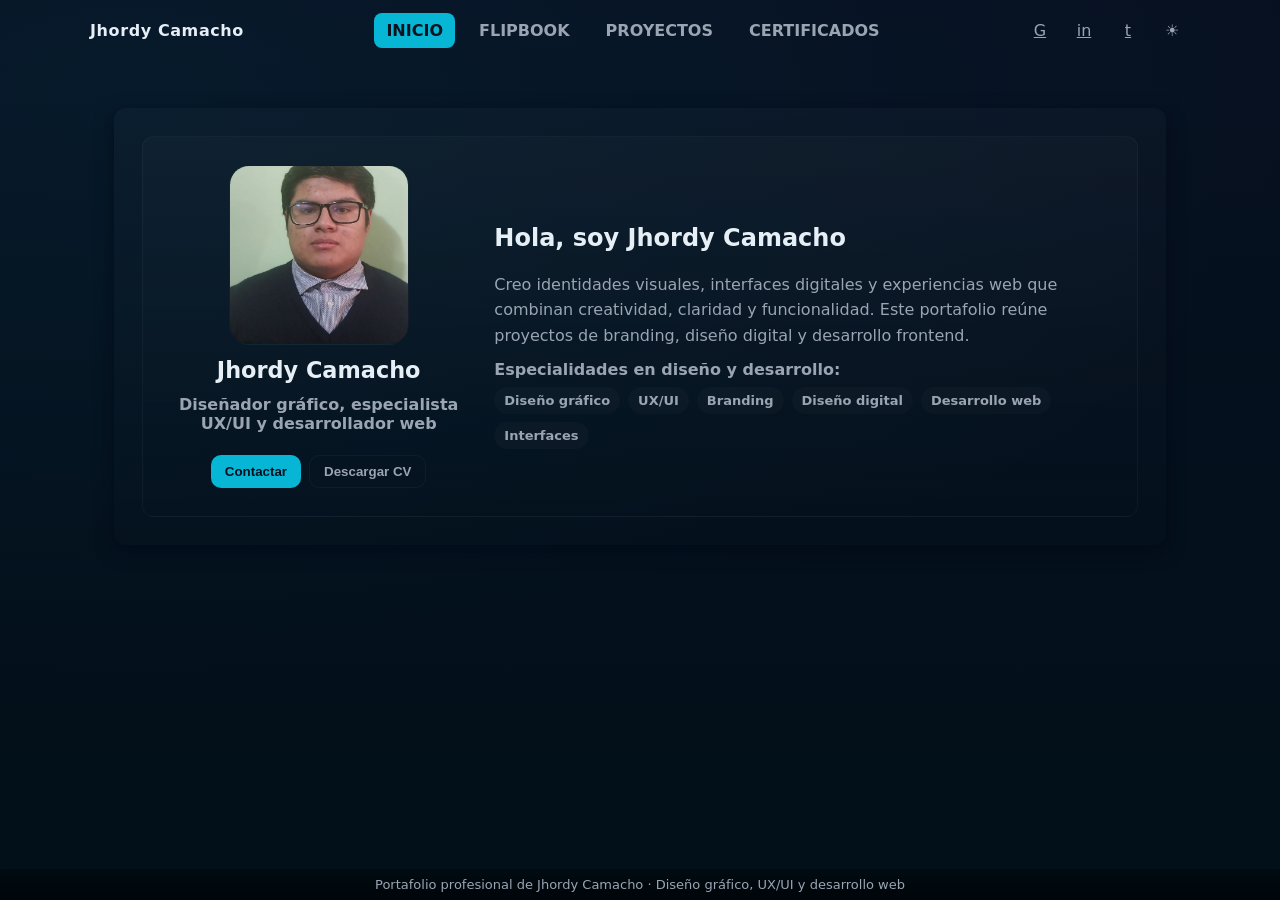
==== index.html @ bbc64fca "Mejoras de interfaz" ====
<!doctype html>
<html lang="es">
<head>
  <meta charset="utf-8" />
  <meta name="viewport" content="width=device-width,initial-scale=1" />
  <title>Jhordy Camacho | Diseñador gráfico, UX/UI y desarrollador web</title>
  <meta name="description" content="Portafolio profesional de Jhordy Camacho: diseño gráfico, UX/UI, desarrollo web, branding e interfaces digitales centradas en la experiencia de usuario." />
  <meta name="keywords" content="Jhordy Camacho, diseñador gráfico, diseño UX/UI, desarrollador web, branding, diseño digital, interfaces, creatividad digital, experiencia de usuario, proyectos digitales" />
  <meta name="robots" content="index, follow" />
  <meta name="author" content="Jhordy Camacho" />
  <meta property="og:type" content="website" />
  <meta property="og:title" content="Jhordy Camacho | Diseño gráfico, UX/UI y desarrollo web" />
  <meta property="og:description" content="Explora los proyectos digitales de Jhordy Camacho en diseño gráfico, UX/UI, branding y desarrollo web." />
  <meta property="og:image" content="Foto_Perfil.jpg" />
  <link rel="stylesheet" href="styles.css">
    <script type="application/ld+json">
    {
      "@context": "https://schema.org",
      "@type": "Person",
      "name": "Jhordy Camacho",
      "jobTitle": "Diseñador gráfico, especialista UX/UI y desarrollador web",
      "image": "Foto_Perfil.jpg",
      "knowsAbout": ["Diseño gráfico", "UX/UI", "Branding", "Diseño digital", "Desarrollo web", "Interfaces digitales", "Experiencia de usuario"]
    }
    </script>
</head>
<body>
<header class="container header" role="banner">
  <div style="display:flex;align-items:center;gap:12px">
    <div class="brand">Jhordy Camacho</div>
    <button class="hamburger" id="menuToggle" aria-label="Abrir menú">☰</button>
  </div>
  <nav role="navigation" aria-label="Navegación principal">
    <ul id="navList">
      <li><a href="#inicio" data-target="inicio" class="nav-link">INICIO</a></li>
      <li><a href="#flipbook" data-target="flipbook" class="nav-link">FLIPBOOK</a></li>
      <li><a href="#proyectos" data-target="proyectos" class="nav-link">PROYECTOS</a></li>
      <li><a href="#certificados" data-target="certificados" class="nav-link">CERTIFICADOS</a></li>
    </ul>
  </nav>
  <div class="socials" aria-hidden="false" id="socialIcons">
    <!-- íconos visibles en header (solo iconos) -->
    <a class="icon-btn" href="#" title="GitHub" aria-label="GitHub">G</a>
    <a class="icon-btn" href="#" title="LinkedIn" aria-label="LinkedIn">in</a>
    <a class="icon-btn" href="#" title="Twitter" aria-label="Twitter">t</a>
    <button class="icon-btn theme-toggle" id="themeToggle" type="button" title="Cambiar a modo claro" aria-label="Cambiar a modo claro">☀</button>
  </div>
</header>

<main class="container main" id="app" role="main">
  <section id="inicio" class="section active slide-in" aria-labelledby="inicio-heading">
    <div class="hero card">
      <div class="profile-left">
        <div class="avatar" id="avatar">
          <div class="avatar-flipper" aria-live="off">
            <img class="avatar-face avatar-front" src="Foto_Perfil.jpg" alt="Foto de perfil" id="avatarImg" />
            <img class="avatar-face avatar-back" src="Foto_Perfil_Contraportada.jpeg" alt="" aria-hidden="true" />
          </div>
        </div>
        <div class="name" id="profileName"></div>
        <div class="role" id="profileRole"></div>
        <div class="actions">
          <button class="btn primary" id="contactBtn">Contactar</button>
          <button class="btn ghost" id="downloadCv">Descargar CV</button>
        </div>
      </div>
      <div class="profile-right">
        <h1 id="inicio-heading">Hola, soy <span id="introName"></span></h1>
        <p id="profileBio"></p>
        <div style="margin-top:8px">
          <strong style="color:var(--muted)">Especialidades en diseño y desarrollo:</strong>
          <div id="skills" style="margin-top:8px;display:flex;flex-wrap:wrap;gap:8px"></div>
        </div>
      </div>
    </div>
  </section>

  <section id="flipbook" class="section" aria-labelledby="flipbook-heading">
    <div class="flipbook-header">
      <div>
        <span class="eyebrow">REVISTA EDITORIAL</span>
        <h2 id="flipbook-heading">Portafolio de diseño y desarrollo web</h2>
      </div>
      <div class="flipbook-controls" aria-label="Navegación del flipbook">
        <button class="book-nav" type="button" data-page-direction="prev" aria-label="Página anterior">Anterior</button>
        <button class="book-nav primary" type="button" data-page-direction="next" aria-label="Página siguiente">Siguiente</button>
      </div>
    </div>

    <div class="editorial-book" id="editorialBook" aria-live="polite">
      <div class="book-spine" aria-hidden="true"></div>
      <article class="book-page page-left" id="bookLeftPage"></article>
      <article class="book-page page-right" id="bookRightPage"></article>
      <article class="book-page page-ghost" id="bookGhostPage"></article>
    </div>
  </section>

  <section id="proyectos" class="section" aria-labelledby="proyectos-heading">
    <h2 id="proyectos-heading">Proyectos digitales seleccionados</h2>
    <div class="project-tools" aria-label="Selector de vista de proyectos">
      <span class="project-tools-label">Explorar proyectos</span>
      <div class="view-selector" role="group" aria-label="Vista de proyectos">
        <button class="view-option active" type="button" data-view-mode="carousel" aria-pressed="true">Vista Carrusel</button>
        <button class="view-option" type="button" data-view-mode="list" aria-pressed="false">Vista Lista</button>
      </div>
    </div>
    <div class="project-filters" id="projectFilters" role="group" aria-label="Filtrar proyectos"></div>
    <div class="projects-carousel" aria-label="Carrusel de proyectos">
      <button class="carousel-control carousel-prev" type="button" data-project-direction="prev" aria-label="Proyecto anterior">&#10094;</button>
      <div class="projects-viewport">
        <div class="projects-track" id="projectsGrid"></div>
      </div>
      <button class="carousel-control carousel-next" type="button" data-project-direction="next" aria-label="Proyecto siguiente">&#10095;</button>
    </div>
  </section>

  <section id="certificados" class="section" aria-labelledby="certificados-heading">
    <h2 id="certificados-heading">Certificaciones profesionales</h2>
    <div id="certsList" class="grid"></div>
  </section>

  <section id="redes" class="section" aria-labelledby="redes-heading">
    <h2 id="redes-heading">Redes profesionales</h2>
    <div style="display:flex;gap:12px;flex-wrap:wrap;margin-top:12px" id="socialList"></div>
  </section>
</main>

<footer class="footer" role="contentinfo">Portafolio profesional de Jhordy Camacho · Diseño gráfico, UX/UI y desarrollo web</footer>

<div class="theme-transition" id="themeTransition" aria-hidden="true"></div>

<script src="script.js" defer></script>
</body>
</html>
---- styles.css ----
:root{
  --bg:#0f1724; --card:#0b1220; --muted:#9aa4b2; --accent:#06b6d4; --glass:rgba(255,255,255,0.03);
  --text:#e6eef6; --border:rgba(255,255,255,0.04); --page-start:#071021; --page-end:#021019;
  --surface:rgba(255,255,255,0.02); --shadow:rgba(2,6,23,0.6);
  --max-width:1100px;
  color-scheme: dark;
}
:root[data-theme="light"]{
  --bg:#f4f7fb; --card:#ffffff; --muted:#526173; --accent:#087f8c; --glass:rgba(15,23,36,0.06);
  --text:#172334; --border:rgba(15,23,36,0.12); --page-start:#f8fafc; --page-end:#e8f0f3;
  --surface:rgba(255,255,255,0.68); --shadow:rgba(44,62,80,0.16);
  color-scheme: light;
}
*{box-sizing:border-box}
html,body{height:100%;margin:0;font-family:Inter, ui-sans-serif, system-ui, -apple-system, "Segoe UI", Roboto, "Helvetica Neue", Arial}
body{background:
 radial-gradient(1200px 600px at 10% 10%, rgba(6,182,212,0.06), transparent),
 linear-gradient(180deg,var(--page-start) 0%, var(--page-end) 100%);
 color:var(--text); -webkit-font-smoothing:antialiased; -moz-osx-font-smoothing:grayscale; padding-bottom:60px;transition:background 220ms ease,color 220ms ease}
.container{max-width:var(--max-width);margin:0 auto;padding:24px}
.header{display:flex;align-items:center;justify-content:space-between;gap:16px;padding:12px 0}
.brand{font-weight:700;letter-spacing:0.6px}
nav ul{display:flex;gap:12px;list-style:none;padding:0;margin:0;align-items:center}
nav a{color:var(--muted);text-decoration:none;padding:8px 12px;border-radius:8px;display:inline-flex;align-items:center;gap:8px;font-weight:600}
nav a.active, nav a:hover{color:#0b1320;background:var(--accent);background-clip:padding-box;padding:8px 12px;border-radius:8px}
.socials{display:flex;gap:8px;align-items:center}
.icon-btn{width:36px;height:36px;display:inline-grid;place-items:center;border-radius:8px;color:var(--muted);background:transparent;border:1px solid transparent}
.icon-btn:hover{background:var(--glass);color:var(--accent)}
.main{margin-top:24px}
.section{display:none;padding:28px;background:linear-gradient(180deg,var(--surface),transparent);border-radius:12px;box-shadow:0 6px 18px var(--shadow)}
.section.active{display:block}
.hero{display:grid;grid-template-columns:1fr 2fr;gap:20px;align-items:center}
.card{background:linear-gradient(180deg,var(--surface),transparent);padding:20px;border-radius:12px;border:1px solid var(--border)}
.profile-left{display:flex;flex-direction:column;align-items:center;gap:12px;text-align:center;padding:8px}
.avatar{width:180px;height:180px;border-radius:20px;overflow:hidden;display:inline-grid;place-items:center;background:linear-gradient(180deg,#05202a,var(--card));border:1px solid var(--border);perspective:900px}
.avatar-flipper{position:relative;width:100%;height:100%;transform-style:preserve-3d;animation:avatarFlip 2.75s linear infinite}
.avatar-face{position:absolute;inset:0;width:100%;height:100%;object-fit:cover;display:block;backface-visibility:hidden;-webkit-backface-visibility:hidden}
.avatar-back{transform:rotateY(180deg)}
@keyframes avatarFlip{
  0%{transform:rotateY(0deg)}
  27.273%{transform:rotateY(360deg)}
  100%{transform:rotateY(360deg)}
}
.name{font-size:1.4rem;font-weight:700}
.role{color:var(--muted);font-weight:600}
.profile-right p{margin:0 0 12px 0;color:var(--muted);line-height:1.6}
.actions{display:flex;gap:8px;margin-top:10px}
.btn{padding:8px 14px;border-radius:10px;border:none;cursor:pointer;font-weight:600}
.btn.primary{background:var(--accent);color:#071021}
.btn.ghost{background:transparent;border:1px solid var(--border);color:var(--muted)}
.grid{display:grid;grid-template-columns:repeat(auto-fit,minmax(220px,1fr));gap:12px;margin-top:16px}
.project-filters{display:flex;flex-wrap:wrap;gap:8px;margin-top:16px}
.project-filter{padding:8px 12px;border:1px solid var(--border);border-radius:8px;background:transparent;color:var(--muted);cursor:pointer;font:inherit;font-size:13px;font-weight:700;transition:background 180ms ease,color 180ms ease,border-color 180ms ease}
.project-filter:hover,.project-filter.active{background:var(--accent);border-color:var(--accent);color:#071021}
.project-tools{display:flex;align-items:center;justify-content:space-between;gap:16px;margin-top:16px}
.project-tools-label{color:var(--muted);font-size:.9rem;font-weight:700}
.view-selector{display:flex;gap:4px;padding:4px;border:1px solid var(--border);border-radius:10px;background:var(--surface)}
.view-option{padding:7px 11px;border:0;border-radius:7px;background:transparent;color:var(--muted);cursor:pointer;font:inherit;font-size:12px;font-weight:700}
.view-option.active,.view-option:hover{background:var(--accent);color:#071021}
.projects-toggle{display:block;margin:20px auto 0;min-width:120px}
.card-small{padding:14px;border-radius:10px;background:var(--surface);border:1px solid var(--border)}
.projects-carousel{position:relative;margin-top:16px;padding:0 44px}
.projects-viewport{overflow:hidden;border-radius:14px}
.projects-track{display:flex;gap:12px;transition:transform 420ms cubic-bezier(.22,.8,.25,1);will-change:transform}
.project-slide{position:relative;flex:0 0 100%;min-height:330px;overflow:hidden;border:1px solid var(--border);border-radius:12px;background:var(--card);isolation:isolate}
.project-image{position:absolute;inset:0;width:100%;height:100%;object-fit:cover;z-index:-2}
.project-slide::after{content:"";position:absolute;inset:35% 0 0;background:linear-gradient(180deg,transparent,rgba(2,6,23,.9));z-index:-1}
.project-content{position:absolute;left:20px;right:20px;bottom:18px;color:#fff}
.project-category{display:block;margin-bottom:7px;color:#9ff3f4;font-size:11px;font-weight:700;letter-spacing:.08em;text-transform:uppercase}
.project-content h4{margin:0 0 6px;font-size:1.25rem}
.project-content p{margin:0 0 12px;color:rgba(255,255,255,.84);line-height:1.45}
.project-content a{color:#7ee7ed;font-weight:700}
.carousel-control{position:absolute;top:50%;z-index:2;width:36px;height:36px;border:1px solid var(--border);border-radius:50%;background:var(--card);color:var(--text);cursor:pointer;transform:translateY(-50%);font-size:1.1rem}
.carousel-control:hover:not(:disabled){background:var(--accent);color:#071021}
.carousel-control:disabled{cursor:not-allowed;opacity:.35}
.carousel-prev{left:0}.carousel-next{right:0}
.projects-carousel.is-list-view{padding:0}
.projects-carousel.is-list-view .projects-viewport{overflow:visible}
.projects-track.is-list{display:grid;gap:12px;transform:none!important}
.project-list-item{display:grid;grid-template-columns:150px 1fr;gap:18px;align-items:center;padding:14px;border:1px solid var(--border);border-radius:12px;background:var(--surface)}
.project-list-image{width:150px;height:100px;object-fit:cover;border-radius:8px}
.project-list-content h3{margin:0 0 6px}
.project-list-content p{margin:0 0 10px;color:var(--muted);line-height:1.5}
.project-tags{display:flex;flex-wrap:wrap;gap:6px;margin:0 0 12px}
.project-tags span{padding:4px 8px;border:1px solid rgba(126,231,237,.35);border-radius:999px;color:var(--accent);font-size:11px;font-weight:700}
.project-list-content a{color:var(--accent);font-weight:700}
.card-small h4{margin:0 0 8px}
.card-small p{margin:0 0 8px;color:var(--muted);line-height:1.5}
.card-small a{color:var(--accent);font-weight:700}
.footer{position:fixed;left:0;right:0;bottom:0;padding:8px 12px;background:linear-gradient(180deg, rgba(0,0,0,0.3), rgba(0,0,0,0.6));backdrop-filter:blur(6px);display:flex;justify-content:center;color:var(--muted);font-size:13px}
.hamburger{display:none;background:transparent;border:1px solid var(--border);padding:8px;border-radius:8px;color:var(--muted)}
.theme-toggle{font-size:1rem;cursor:pointer}
:root[data-theme="light"] .avatar{background:linear-gradient(180deg,#d7f0f0,var(--card))}
:root[data-theme="light"] .footer{background:linear-gradient(180deg,rgba(255,255,255,0.75),rgba(255,255,255,0.95))}
.theme-transition{position:fixed;z-index:10;left:0;top:0;width:1px;height:1px;border-radius:50%;pointer-events:none;opacity:0;transform:scale(0);transform-origin:center;background:var(--transition-color);will-change:transform,opacity}
.theme-transition.is-expanding,.theme-transition.is-contracting{opacity:1}
.theme-transition.is-expanding{animation:themeExpand 800ms cubic-bezier(.22,.8,.25,1) forwards}
.theme-transition.is-contracting{animation:themeContract 800ms cubic-bezier(.55,.1,.35,1) forwards}
.theme-transition.is-expanding ~ *,.theme-transition.is-contracting ~ *{position:relative}
body.theme-changing main{animation:contentFade 800ms ease both}
@keyframes themeExpand{to{transform:scale(var(--transition-scale))}}
@keyframes themeContract{from{transform:scale(var(--transition-scale))}to{transform:scale(0)}}
@keyframes contentFade{0%{opacity:.28}45%{opacity:.65}100%{opacity:1}}
@media (prefers-reduced-motion:reduce){
  .theme-transition.is-expanding,.theme-transition.is-contracting{animation-duration:1ms}
  body.theme-changing main{animation-duration:1ms}
  .avatar-flipper{animation:none}
}
@media (max-width:880px){
  .hero{grid-template-columns:1fr;gap:16px}
  nav ul{display:none}
  .hamburger{display:inline-flex}
  .header{gap:8px}
  .container{padding:16px}
}
.slide-in{animation:fadeIn 300ms ease both}
@keyframes fadeIn{from{opacity:0;transform:translateY(6px)}to{opacity:1;transform:none}}

.flipbook-header{display:flex;align-items:end;justify-content:space-between;gap:16px;margin-bottom:18px}
.eyebrow{display:inline-block;color:var(--accent);font-size:11px;letter-spacing:0.24em;text-transform:uppercase;font-weight:700;margin-bottom:8px}
.flipbook-header h3{margin:0;color:var(--text);font-size:clamp(1.8rem,2vw,2.4rem)}
.flipbook-controls{display:flex;gap:10px;flex-wrap:wrap}
.book-nav{padding:10px 16px;border-radius:999px;border:1px solid var(--border);background:rgba(255,255,255,0.02);color:var(--muted);font-weight:700;cursor:pointer;transition:all 180ms ease}
.book-nav.primary{background:linear-gradient(135deg,var(--accent),#5eead4);color:#041722;border-color:transparent}
.book-nav:hover{transform:translateY(-1px);box-shadow:0 12px 25px rgba(6,182,212,0.18)}
.editorial-book{position:relative;width:min(100%,980px);height:560px;margin:0 auto;border-radius:28px;padding:22px 18px;background:linear-gradient(180deg,rgba(255,255,255,0.08),rgba(255,255,255,0.03));border:1px solid rgba(255,255,255,0.12);box-shadow:0 35px 65px rgba(15,23,42,0.22), inset 0 1px 0 rgba(255,255,255,0.2);overflow:hidden;touch-action:pan-y;user-select:none;perspective:1800px}
.editorial-book::before{content:"";position:absolute;inset:18px 18px 18px 18px;border-radius:18px;background:linear-gradient(90deg,rgba(17,24,39,0.28),rgba(255,255,255,0.08),rgba(17,24,39,0.28));opacity:0.55}
.book-spine{position:absolute;left:50%;top:18px;bottom:18px;width:18px;transform:translateX(-50%);border-radius:999px;background:linear-gradient(180deg,rgba(146,151,163,0.3),rgba(41,49,61,0.85),rgba(146,151,163,0.12));box-shadow:inset 0 0 0 1px rgba(255,255,255,0.15), 0 0 18px rgba(15,23,42,0.26);z-index:4}
.book-spine::before,.book-spine::after{content:"";position:absolute;left:50%;transform:translateX(-50%);width:8px;height:100%;background:linear-gradient(180deg,rgba(255,255,255,0.75),rgba(255,255,255,0.05));opacity:0.3;border-radius:999px}
.book-page{position:absolute;top:22px;bottom:22px;width:46%;display:flex;flex-direction:column;justify-content:space-between;padding:26px 28px;background:linear-gradient(180deg, rgba(255,255,255,0.97), rgba(244,247,251,0.92));border:1px solid rgba(15,23,42,0.08);border-radius:18px;box-shadow:0 20px 28px rgba(15,23,42,0.14), inset 0 0 0 1px rgba(255,255,255,0.7);overflow:hidden;transition:transform 620ms cubic-bezier(.2,.72,.2,1), opacity 620ms ease, filter 450ms ease, box-shadow 620ms ease;transform-style:preserve-3d;will-change:transform, opacity;}
.book-page::before{content:"";position:absolute;inset:0;background:linear-gradient(90deg,rgba(15,23,42,0.05),transparent 12%,transparent 88%,rgba(15,23,42,0.05));pointer-events:none}
.book-page::after{content:"";position:absolute;inset:0;background:var(--page-start);backface-visibility:hidden;transform:rotateY(180deg);pointer-events:none;opacity:0.95;border-radius:18px;}
.page-left{left:6%;z-index:2;transform-origin:right center;opacity:0.68;filter:saturate(0.88) brightness(0.95);box-shadow:0 18px 28px rgba(15,23,42,0.12)}
.page-right{right:6%;z-index:5;opacity:1;filter:saturate(1.02) brightness(1);transform-origin:left center;box-shadow:0 16px 28px rgba(15,23,42,0.18)}
.page-right.is-turning{box-shadow:18px 24px 30px rgba(15,23,42,0.28), inset -18px 0 22px rgba(15,23,42,0.12)}
.page-ghost{right:-8%;z-index:1;opacity:0.3;filter:saturate(0.55) blur(0.2px) brightness(0.86);transform:translateX(16px) scale(0.98);box-shadow:0 10px 20px rgba(15,23,42,0.08)}
.page-header{display:flex;justify-content:space-between;align-items:center;gap:12px;position:relative;z-index:1}
.page-kicker{color:#0f172a;font-size:11px;letter-spacing:0.24em;text-transform:uppercase;font-weight:700;opacity:0.76}
.page-index{color:rgba(15,23,42,0.54);font-size:12px;font-weight:700}
.page-body{position:relative;z-index:1;display:grid;gap:14px}
.page-body h4{margin:0;color:#101828;font-size:clamp(1.5rem,2vw,2.2rem);line-height:1.05;letter-spacing:-0.05em}
.page-body p{margin:0;color:rgba(15,23,42,0.74);line-height:1.6;font-size:0.98rem}
.page-tags{display:flex;flex-wrap:wrap;gap:8px;padding-top:6px}
.page-tags span{padding:6px 10px;border-radius:999px;background:rgba(15,23,42,0.06);color:#0f172a;font-size:12px;font-weight:700}
.page-footer{position:relative;z-index:1;display:flex;justify-content:space-between;align-items:end;gap:12px;border-top:1px solid rgba(15,23,42,0.08);padding-top:12px}
.page-footer strong{color:#0f172a;font-size:0.9rem;letter-spacing:0.08em;text-transform:uppercase}
.page-footer span{color:rgba(15,23,42,0.64);font-size:0.78rem;font-weight:600}
.page-right.is-dragging,.page-left.is-dragging{transition:none}
.page-right.is-turning{pointer-events:none}
@media (max-width:820px){
  .flipbook-header{flex-direction:column;align-items:flex-start}
  .editorial-book{height:500px;padding:18px 10px}
  .book-page{width:45%;padding:18px 18px 16px}
  .page-left{left:5%}
  .page-right{right:5%}
}
@media (max-width:560px){
  .project-tools{align-items:flex-start;flex-direction:column;gap:10px}
  .projects-carousel{padding:0 34px}
  .project-slide{min-height:300px}
  .project-list-item{grid-template-columns:1fr}
  .project-list-image{width:100%;height:150px}
  .editorial-book{height:440px;padding:14px 8px}
  .book-page{width:46%;padding:16px 16px 14px}
  .page-body p{font-size:0.88rem}
  .page-tags{gap:6px}
  .page-tags span{padding:5px 8px;font-size:11px}
}

@media (prefers-reduced-motion:reduce){
  .book-page{transition:none}
  .projects-track{transition:none}
}
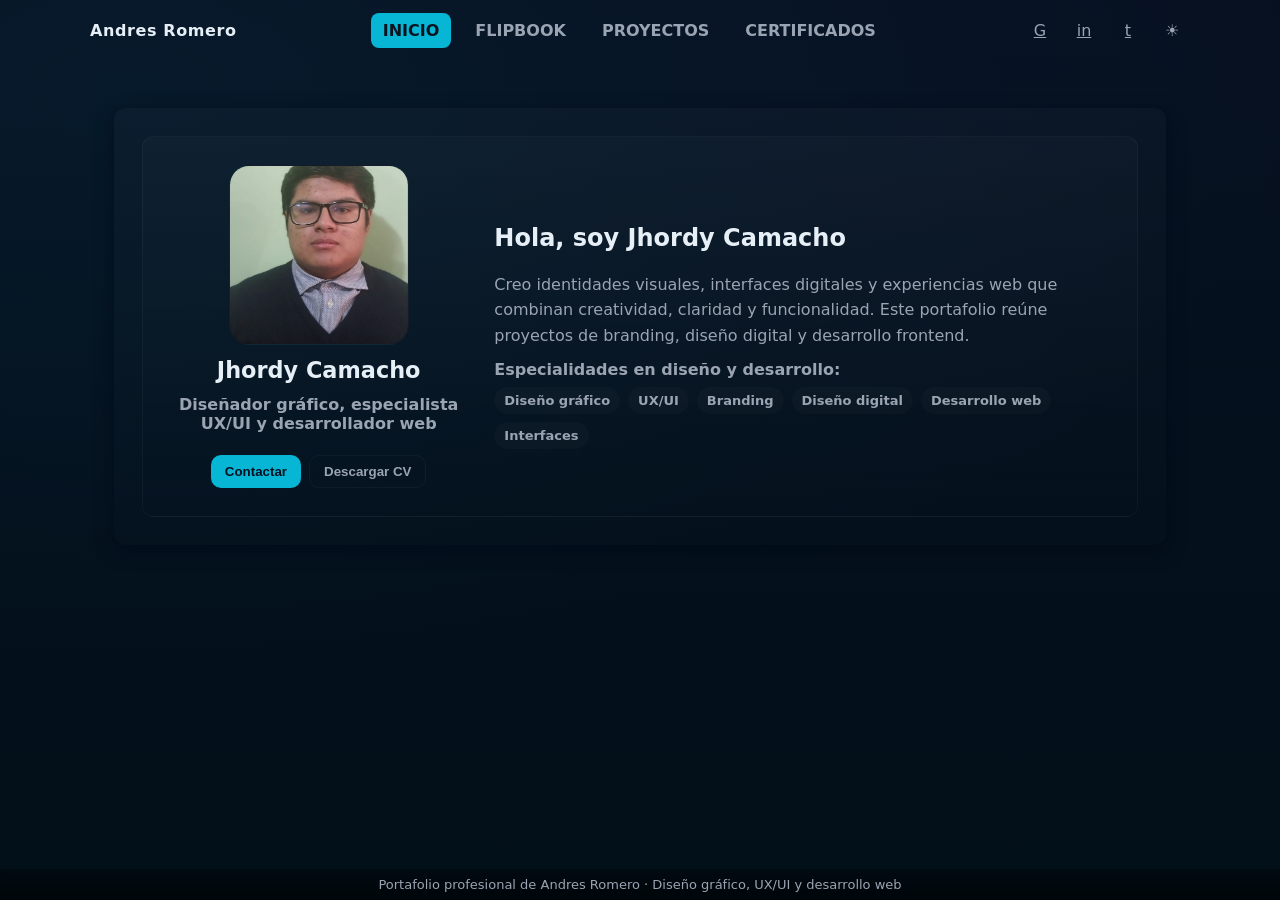
==== commit ac6de063: "Actualizacion de Nombre" ====
--- a/index.html
+++ b/index.html
@@ -3,21 +3,21 @@
 <head>
   <meta charset="utf-8" />
   <meta name="viewport" content="width=device-width,initial-scale=1" />
-  <title>Jhordy Camacho | Diseñador gráfico, UX/UI y desarrollador web</title>
-  <meta name="description" content="Portafolio profesional de Jhordy Camacho: diseño gráfico, UX/UI, desarrollo web, branding e interfaces digitales centradas en la experiencia de usuario." />
-  <meta name="keywords" content="Jhordy Camacho, diseñador gráfico, diseño UX/UI, desarrollador web, branding, diseño digital, interfaces, creatividad digital, experiencia de usuario, proyectos digitales" />
+  <title>Andres Romero | Diseñador gráfico, UX/UI y desarrollador web</title>
+  <meta name="description" content="Portafolio profesional de Andres Romero: diseño gráfico, UX/UI, desarrollo web, branding e interfaces digitales centradas en la experiencia de usuario." />
+  <meta name="keywords" content="Andres Romero, diseñador gráfico, diseño UX/UI, desarrollador web, branding, diseño digital, interfaces, creatividad digital, experiencia de usuario, proyectos digitales" />
   <meta name="robots" content="index, follow" />
-  <meta name="author" content="Jhordy Camacho" />
+  <meta name="author" content="Andres Romero" />
   <meta property="og:type" content="website" />
-  <meta property="og:title" content="Jhordy Camacho | Diseño gráfico, UX/UI y desarrollo web" />
-  <meta property="og:description" content="Explora los proyectos digitales de Jhordy Camacho en diseño gráfico, UX/UI, branding y desarrollo web." />
+  <meta property="og:title" content="Andres Romero | Diseño gráfico, UX/UI y desarrollo web" />
+  <meta property="og:description" content="Explora los proyectos digitales de Andres Romero en diseño gráfico, UX/UI, branding y desarrollo web." />
   <meta property="og:image" content="Foto_Perfil.jpg" />
   <link rel="stylesheet" href="styles.css">
     <script type="application/ld+json">
     {
       "@context": "https://schema.org",
       "@type": "Person",
-      "name": "Jhordy Camacho",
+      "name": "Andres Romero",
       "jobTitle": "Diseñador gráfico, especialista UX/UI y desarrollador web",
       "image": "Foto_Perfil.jpg",
       "knowsAbout": ["Diseño gráfico", "UX/UI", "Branding", "Diseño digital", "Desarrollo web", "Interfaces digitales", "Experiencia de usuario"]
@@ -27,7 +27,7 @@
 <body>
 <header class="container header" role="banner">
   <div style="display:flex;align-items:center;gap:12px">
-    <div class="brand">Jhordy Camacho</div>
+    <div class="brand">Andres Romero</div>
     <button class="hamburger" id="menuToggle" aria-label="Abrir menú">☰</button>
   </div>
   <nav role="navigation" aria-label="Navegación principal">
@@ -125,7 +125,7 @@
   </section>
 </main>
 
-<footer class="footer" role="contentinfo">Portafolio profesional de Jhordy Camacho · Diseño gráfico, UX/UI y desarrollo web</footer>
+<footer class="footer" role="contentinfo">Portafolio profesional de Andres Romero · Diseño gráfico, UX/UI y desarrollo web</footer>
 
 <div class="theme-transition" id="themeTransition" aria-hidden="true"></div>
 
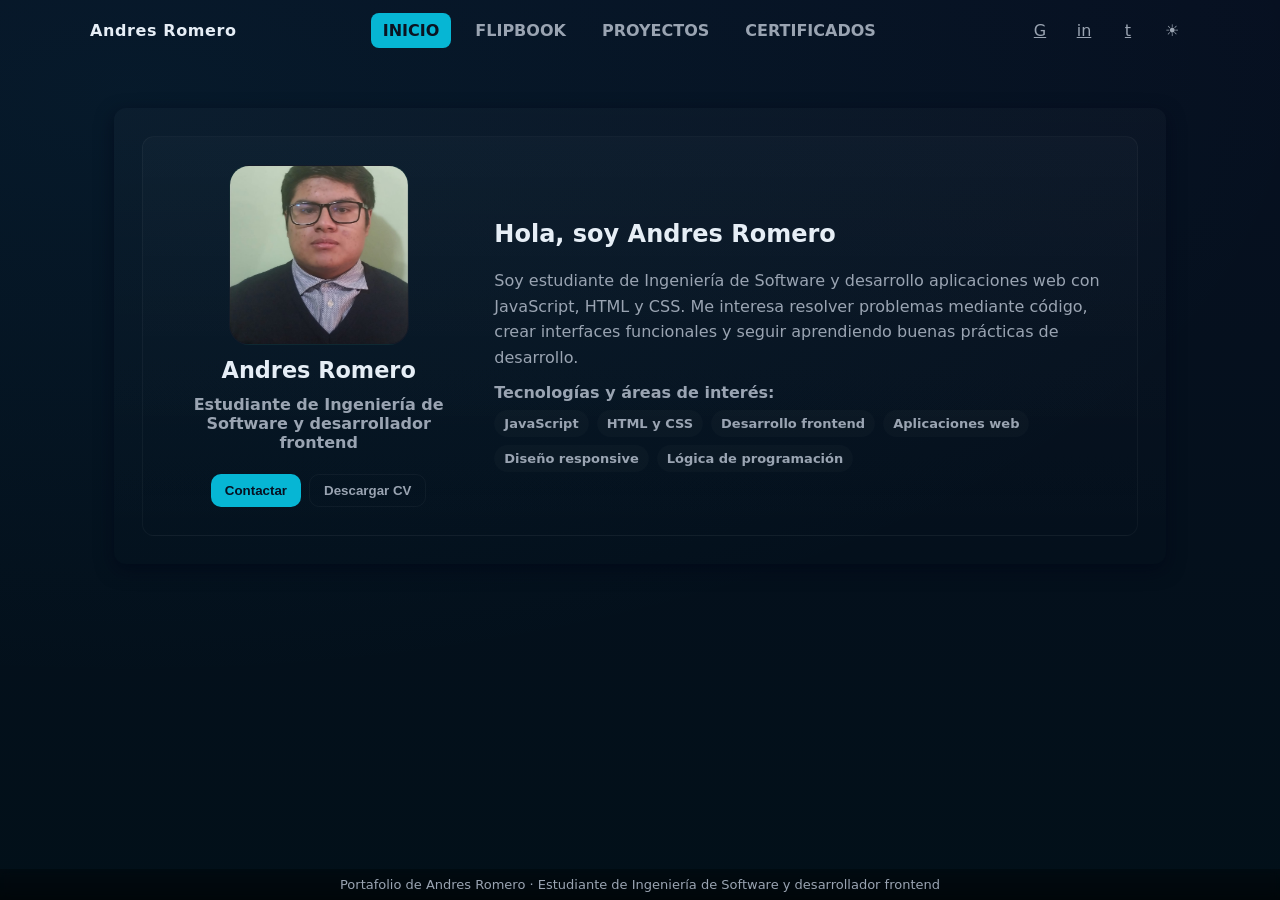
==== commit 281632e2: "Arreglo en la informacion" ====
--- a/index.html
+++ b/index.html
@@ -3,14 +3,14 @@
 <head>
   <meta charset="utf-8" />
   <meta name="viewport" content="width=device-width,initial-scale=1" />
-  <title>Andres Romero | Diseñador gráfico, UX/UI y desarrollador web</title>
-  <meta name="description" content="Portafolio profesional de Andres Romero: diseño gráfico, UX/UI, desarrollo web, branding e interfaces digitales centradas en la experiencia de usuario." />
-  <meta name="keywords" content="Andres Romero, diseñador gráfico, diseño UX/UI, desarrollador web, branding, diseño digital, interfaces, creatividad digital, experiencia de usuario, proyectos digitales" />
+  <title>Andres Romero | Estudiante de Ingeniería de Software y desarrollador frontend</title>
+  <meta name="description" content="Portafolio de Andres Romero, estudiante de Ingeniería de Software enfocado en desarrollo frontend, JavaScript y construcción de aplicaciones web funcionales." />
+  <meta name="keywords" content="Andres Romero, estudiante de Ingeniería de Software, desarrollo frontend, JavaScript, HTML, CSS, aplicaciones web, proyectos de software" />
   <meta name="robots" content="index, follow" />
   <meta name="author" content="Andres Romero" />
   <meta property="og:type" content="website" />
-  <meta property="og:title" content="Andres Romero | Diseño gráfico, UX/UI y desarrollo web" />
-  <meta property="og:description" content="Explora los proyectos digitales de Andres Romero en diseño gráfico, UX/UI, branding y desarrollo web." />
+  <meta property="og:title" content="Andres Romero | Estudiante de Ingeniería de Software" />
+  <meta property="og:description" content="Explora los proyectos de software y aplicaciones web desarrollados por Andres Romero." />
   <meta property="og:image" content="Foto_Perfil.jpg" />
   <link rel="stylesheet" href="styles.css">
     <script type="application/ld+json">
@@ -18,9 +18,9 @@
       "@context": "https://schema.org",
       "@type": "Person",
       "name": "Andres Romero",
-      "jobTitle": "Diseñador gráfico, especialista UX/UI y desarrollador web",
+      "jobTitle": "Estudiante de Ingeniería de Software y desarrollador frontend",
       "image": "Foto_Perfil.jpg",
-      "knowsAbout": ["Diseño gráfico", "UX/UI", "Branding", "Diseño digital", "Desarrollo web", "Interfaces digitales", "Experiencia de usuario"]
+      "knowsAbout": ["Ingeniería de Software", "Desarrollo frontend", "JavaScript", "HTML", "CSS", "Aplicaciones web", "Interfaces digitales"]
     }
     </script>
 </head>
@@ -68,7 +68,7 @@
         <h1 id="inicio-heading">Hola, soy <span id="introName"></span></h1>
         <p id="profileBio"></p>
         <div style="margin-top:8px">
-          <strong style="color:var(--muted)">Especialidades en diseño y desarrollo:</strong>
+          <strong style="color:var(--muted)">Tecnologías y áreas de interés:</strong>
           <div id="skills" style="margin-top:8px;display:flex;flex-wrap:wrap;gap:8px"></div>
         </div>
       </div>
@@ -78,8 +78,8 @@
   <section id="flipbook" class="section" aria-labelledby="flipbook-heading">
     <div class="flipbook-header">
       <div>
-        <span class="eyebrow">REVISTA EDITORIAL</span>
-        <h2 id="flipbook-heading">Portafolio de diseño y desarrollo web</h2>
+        <span class="eyebrow">DIARIO DE PROYECTOS</span>
+        <h2 id="flipbook-heading">Proceso de desarrollo de software</h2>
       </div>
       <div class="flipbook-controls" aria-label="Navegación del flipbook">
         <button class="book-nav" type="button" data-page-direction="prev" aria-label="Página anterior">Anterior</button>
@@ -96,7 +96,7 @@
   </section>
 
   <section id="proyectos" class="section" aria-labelledby="proyectos-heading">
-    <h2 id="proyectos-heading">Proyectos digitales seleccionados</h2>
+    <h2 id="proyectos-heading">Proyectos de software seleccionados</h2>
     <div class="project-tools" aria-label="Selector de vista de proyectos">
       <span class="project-tools-label">Explorar proyectos</span>
       <div class="view-selector" role="group" aria-label="Vista de proyectos">
@@ -125,7 +125,7 @@
   </section>
 </main>
 
-<footer class="footer" role="contentinfo">Portafolio profesional de Andres Romero · Diseño gráfico, UX/UI y desarrollo web</footer>
+<footer class="footer" role="contentinfo">Portafolio de Andres Romero · Estudiante de Ingeniería de Software y desarrollador frontend</footer>
 
 <div class="theme-transition" id="themeTransition" aria-hidden="true"></div>
 
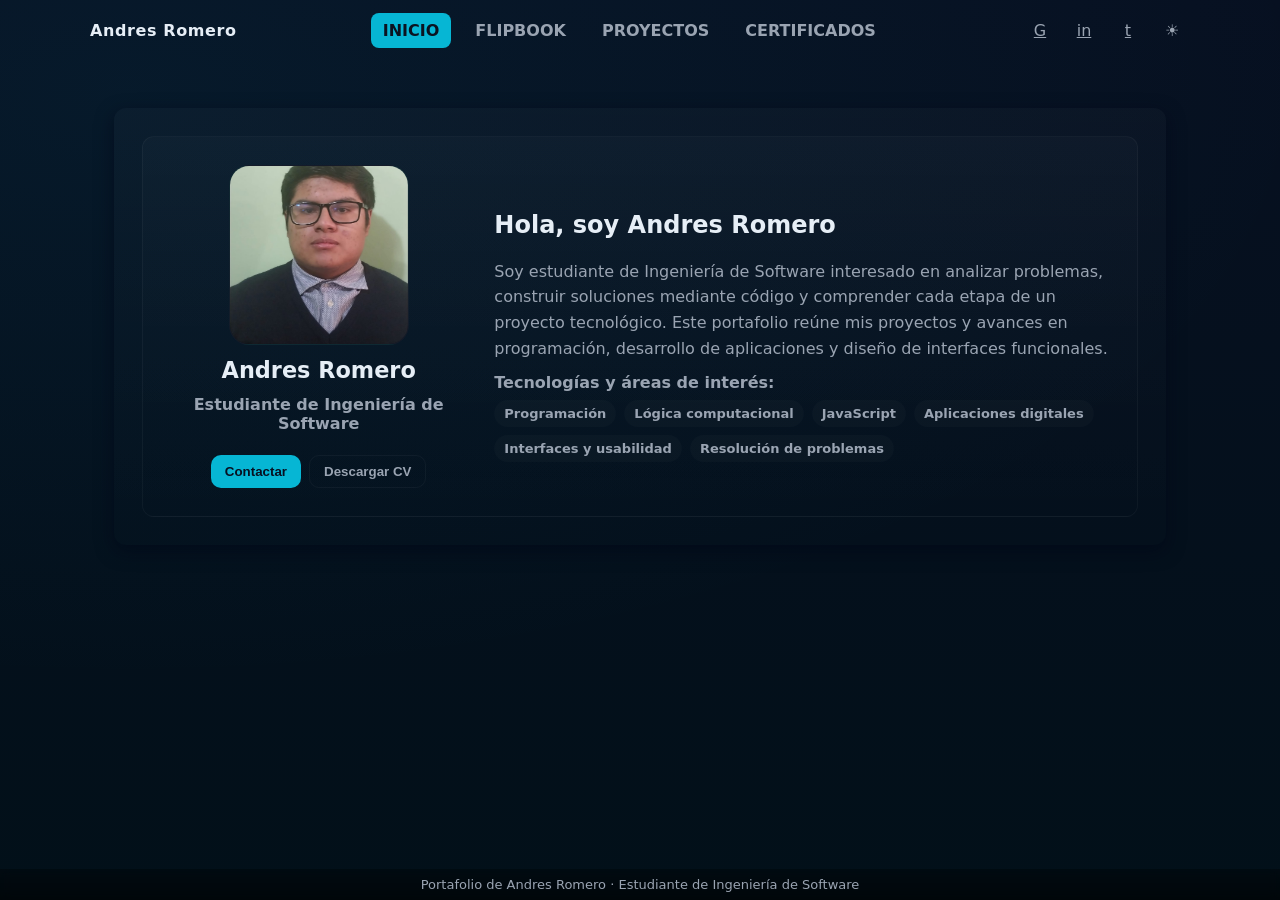
==== commit 7bcbd74e: "Arreglo en la informacion" ====
--- a/index.html
+++ b/index.html
@@ -3,9 +3,9 @@
 <head>
   <meta charset="utf-8" />
   <meta name="viewport" content="width=device-width,initial-scale=1" />
-  <title>Andres Romero | Estudiante de Ingeniería de Software y desarrollador frontend</title>
-  <meta name="description" content="Portafolio de Andres Romero, estudiante de Ingeniería de Software enfocado en desarrollo frontend, JavaScript y construcción de aplicaciones web funcionales." />
-  <meta name="keywords" content="Andres Romero, estudiante de Ingeniería de Software, desarrollo frontend, JavaScript, HTML, CSS, aplicaciones web, proyectos de software" />
+  <title>Andres Romero | Estudiante de Ingeniería de Software</title>
+  <meta name="description" content="Portafolio de Andres Romero, estudiante de Ingeniería de Software interesado en analizar problemas, construir soluciones y desarrollar proyectos tecnológicos." />
+  <meta name="keywords" content="Andres Romero, estudiante de Ingeniería de Software, programación, proyectos de software, JavaScript, aplicaciones digitales, tecnología" />
   <meta name="robots" content="index, follow" />
   <meta name="author" content="Andres Romero" />
   <meta property="og:type" content="website" />
@@ -18,9 +18,9 @@
       "@context": "https://schema.org",
       "@type": "Person",
       "name": "Andres Romero",
-      "jobTitle": "Estudiante de Ingeniería de Software y desarrollador frontend",
+      "jobTitle": "Estudiante de Ingeniería de Software",
       "image": "Foto_Perfil.jpg",
-      "knowsAbout": ["Ingeniería de Software", "Desarrollo frontend", "JavaScript", "HTML", "CSS", "Aplicaciones web", "Interfaces digitales"]
+      "knowsAbout": ["Ingeniería de Software", "Programación", "Lógica computacional", "JavaScript", "Aplicaciones digitales", "Interfaces y usabilidad", "Resolución de problemas"]
     }
     </script>
 </head>
@@ -125,7 +125,7 @@
   </section>
 </main>
 
-<footer class="footer" role="contentinfo">Portafolio de Andres Romero · Estudiante de Ingeniería de Software y desarrollador frontend</footer>
+<footer class="footer" role="contentinfo">Portafolio de Andres Romero · Estudiante de Ingeniería de Software</footer>
 
 <div class="theme-transition" id="themeTransition" aria-hidden="true"></div>
 
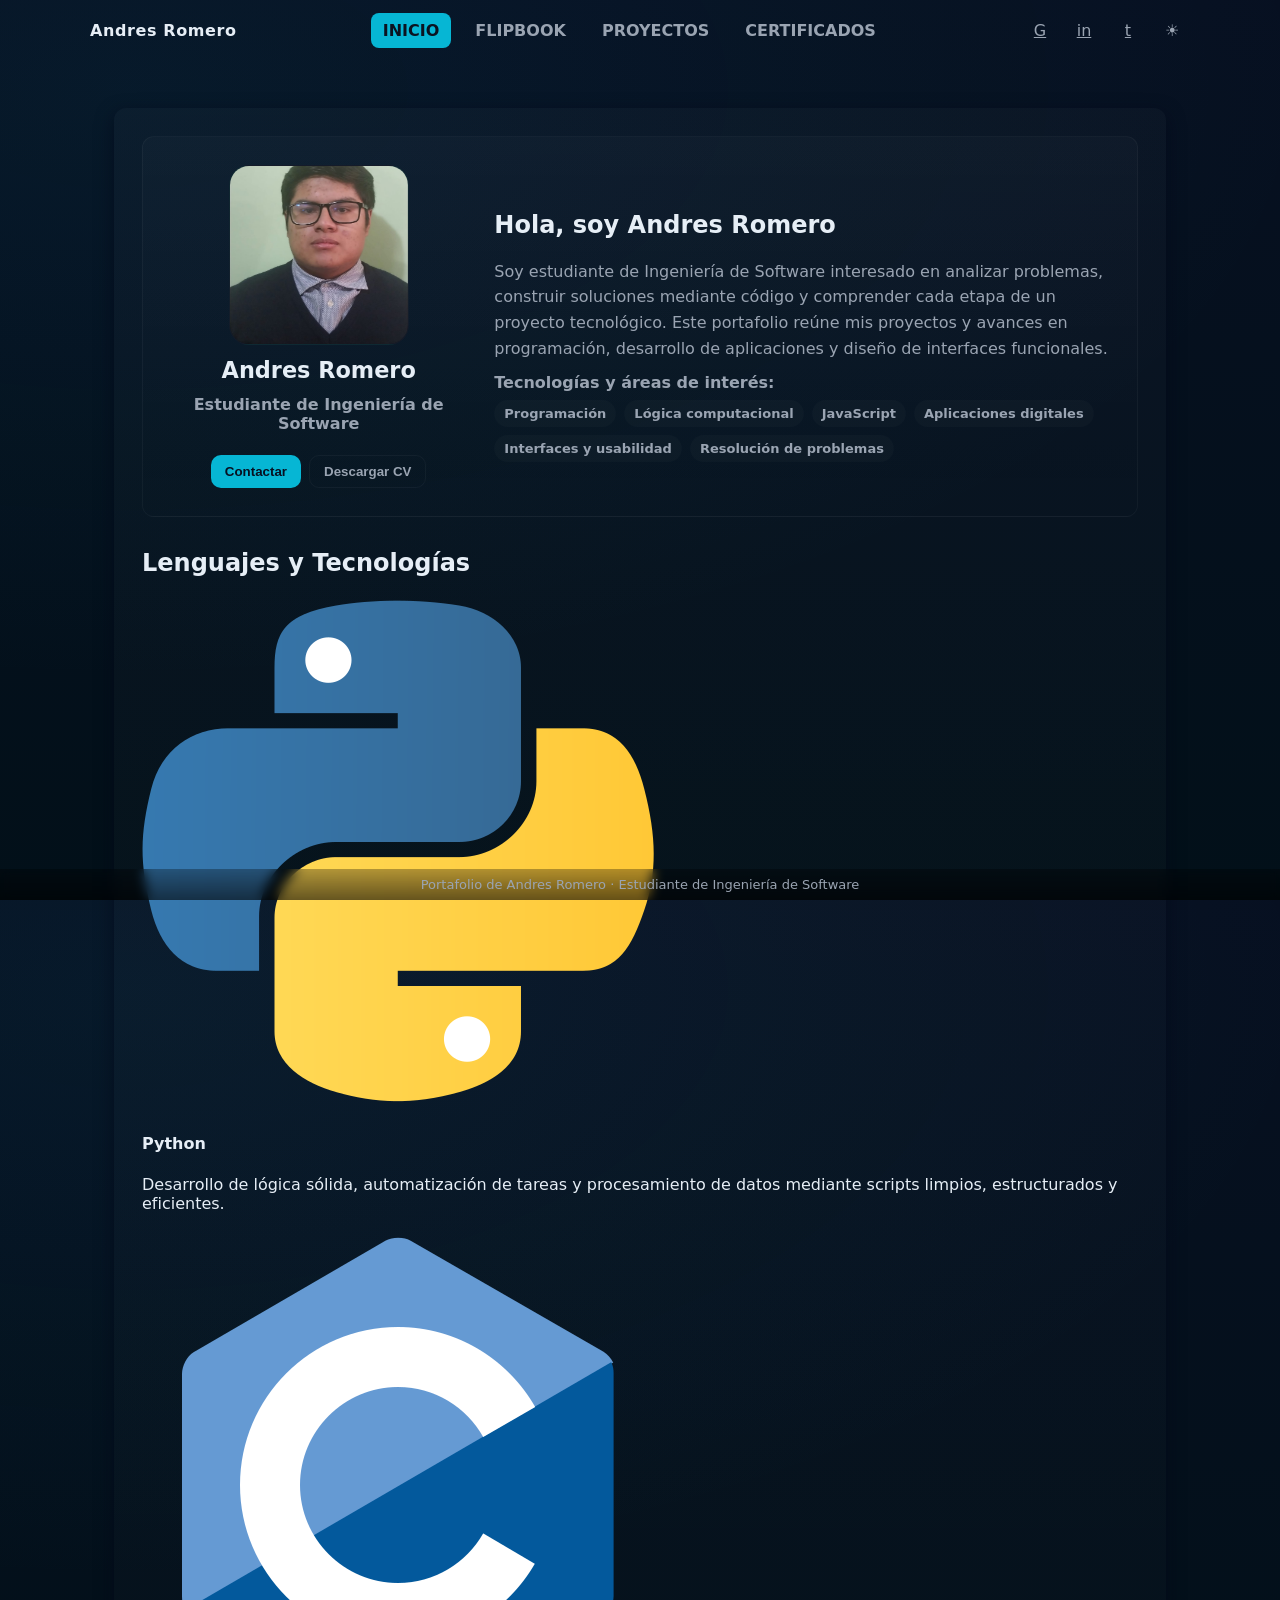
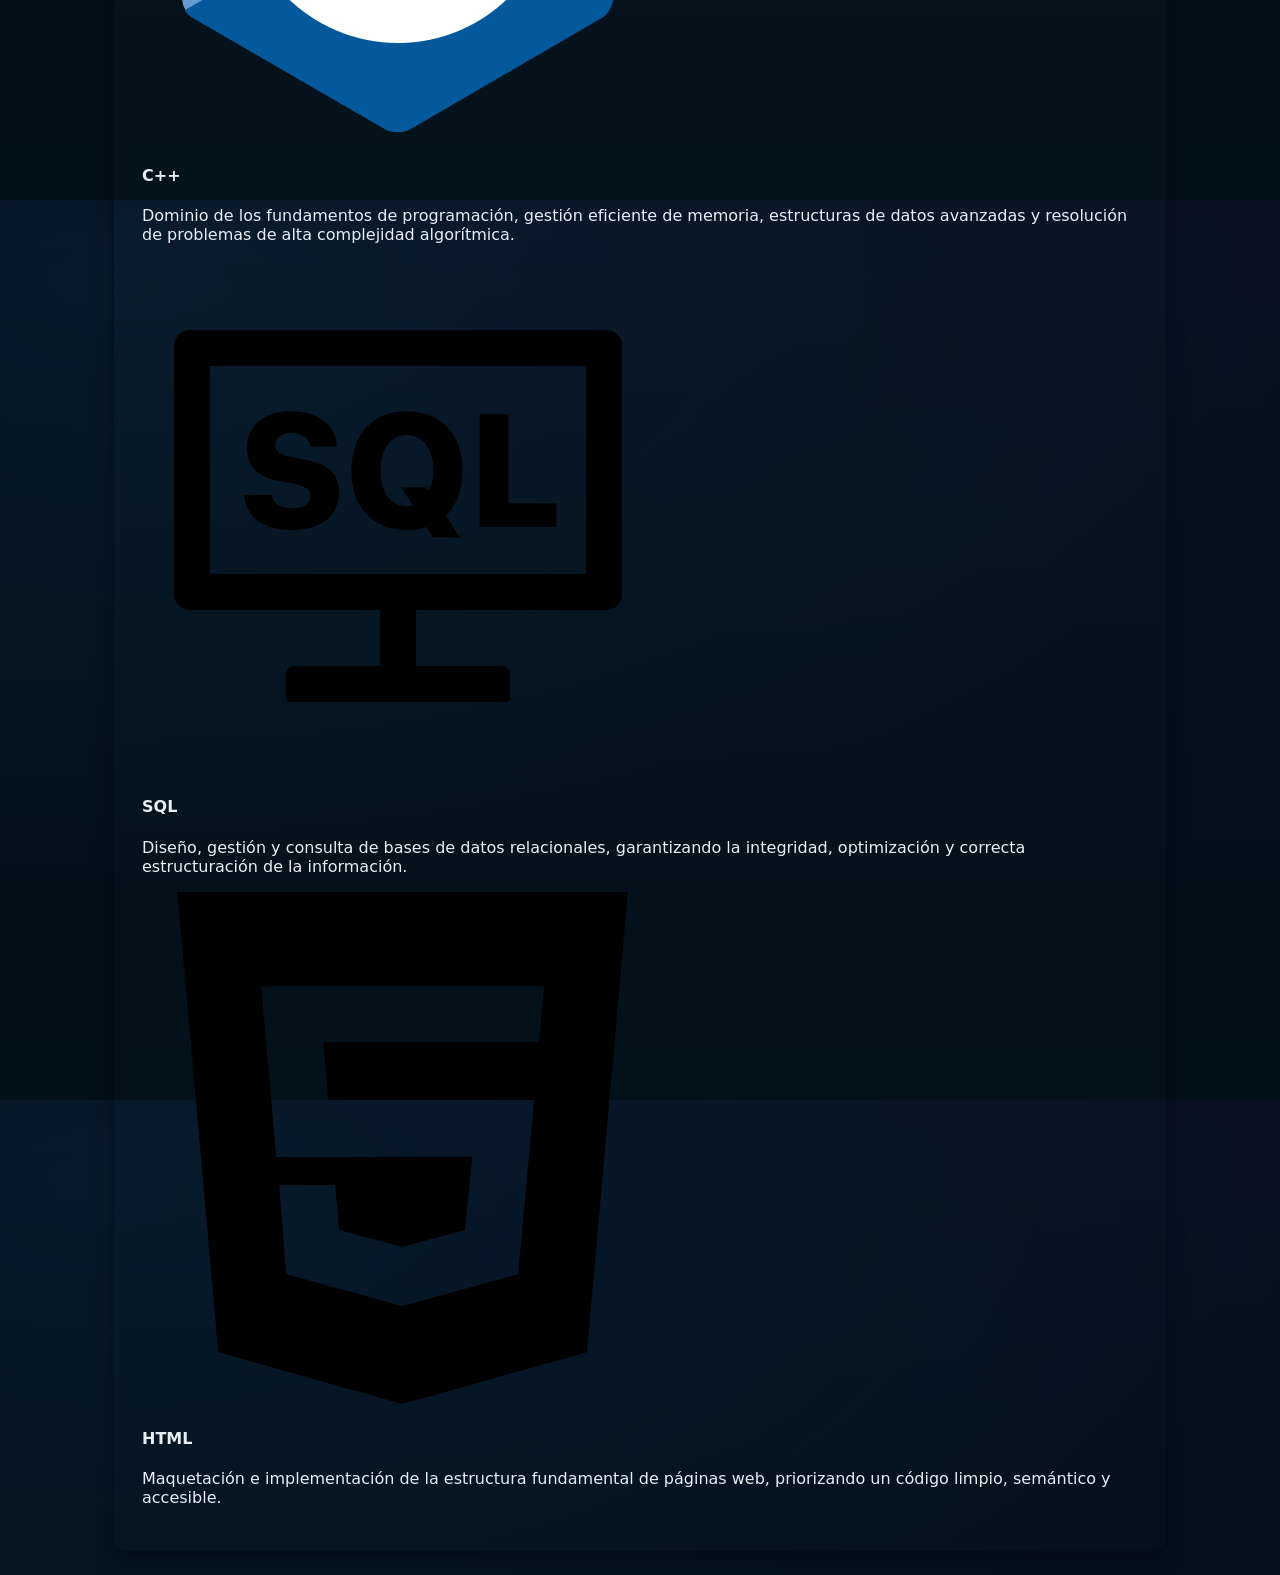
==== commit a5502657: "Agregacion de informacion" ====
--- a/index.html
+++ b/index.html
@@ -73,6 +73,40 @@
         </div>
       </div>
     </div>
+
+    <div class="languages-section" style="margin-top: 32px;">
+      <h3 style="margin-bottom: 20px; font-size: 1.5rem; color: var(--text);">Lenguajes y Tecnologías</h3>
+      <div class="languages-grid">
+        <div class="language-card">
+          <img src="IMG/Lenguajes/python.png" alt="Python" class="language-icon">
+          <div class="language-info">
+            <h4>Python</h4>
+            <p>Desarrollo de lógica sólida, automatización de tareas y procesamiento de datos mediante scripts limpios, estructurados y eficientes.</p>
+          </div>
+        </div>
+        <div class="language-card">
+          <img src="IMG/Lenguajes/CPP.png" alt="C++" class="language-icon">
+          <div class="language-info">
+            <h4>C++</h4>
+            <p>Dominio de los fundamentos de programación, gestión eficiente de memoria, estructuras de datos avanzadas y resolución de problemas de alta complejidad algorítmica.</p>
+          </div>
+        </div>
+        <div class="language-card">
+          <img src="IMG/Lenguajes/SQL.png" alt="SQL" class="language-icon">
+          <div class="language-info">
+            <h4>SQL</h4>
+            <p>Diseño, gestión y consulta de bases de datos relacionales, garantizando la integridad, optimización y correcta estructuración de la información.</p>
+          </div>
+        </div>
+        <div class="language-card">
+          <img src="IMG/Lenguajes/HTML.png" alt="HTML" class="language-icon">
+          <div class="language-info">
+            <h4>HTML</h4>
+            <p>Maquetación e implementación de la estructura fundamental de páginas web, priorizando un código limpio, semántico y accesible.</p>
+          </div>
+        </div>
+      </div>
+    </div>
   </section>
 
   <section id="flipbook" class="section" aria-labelledby="flipbook-heading">
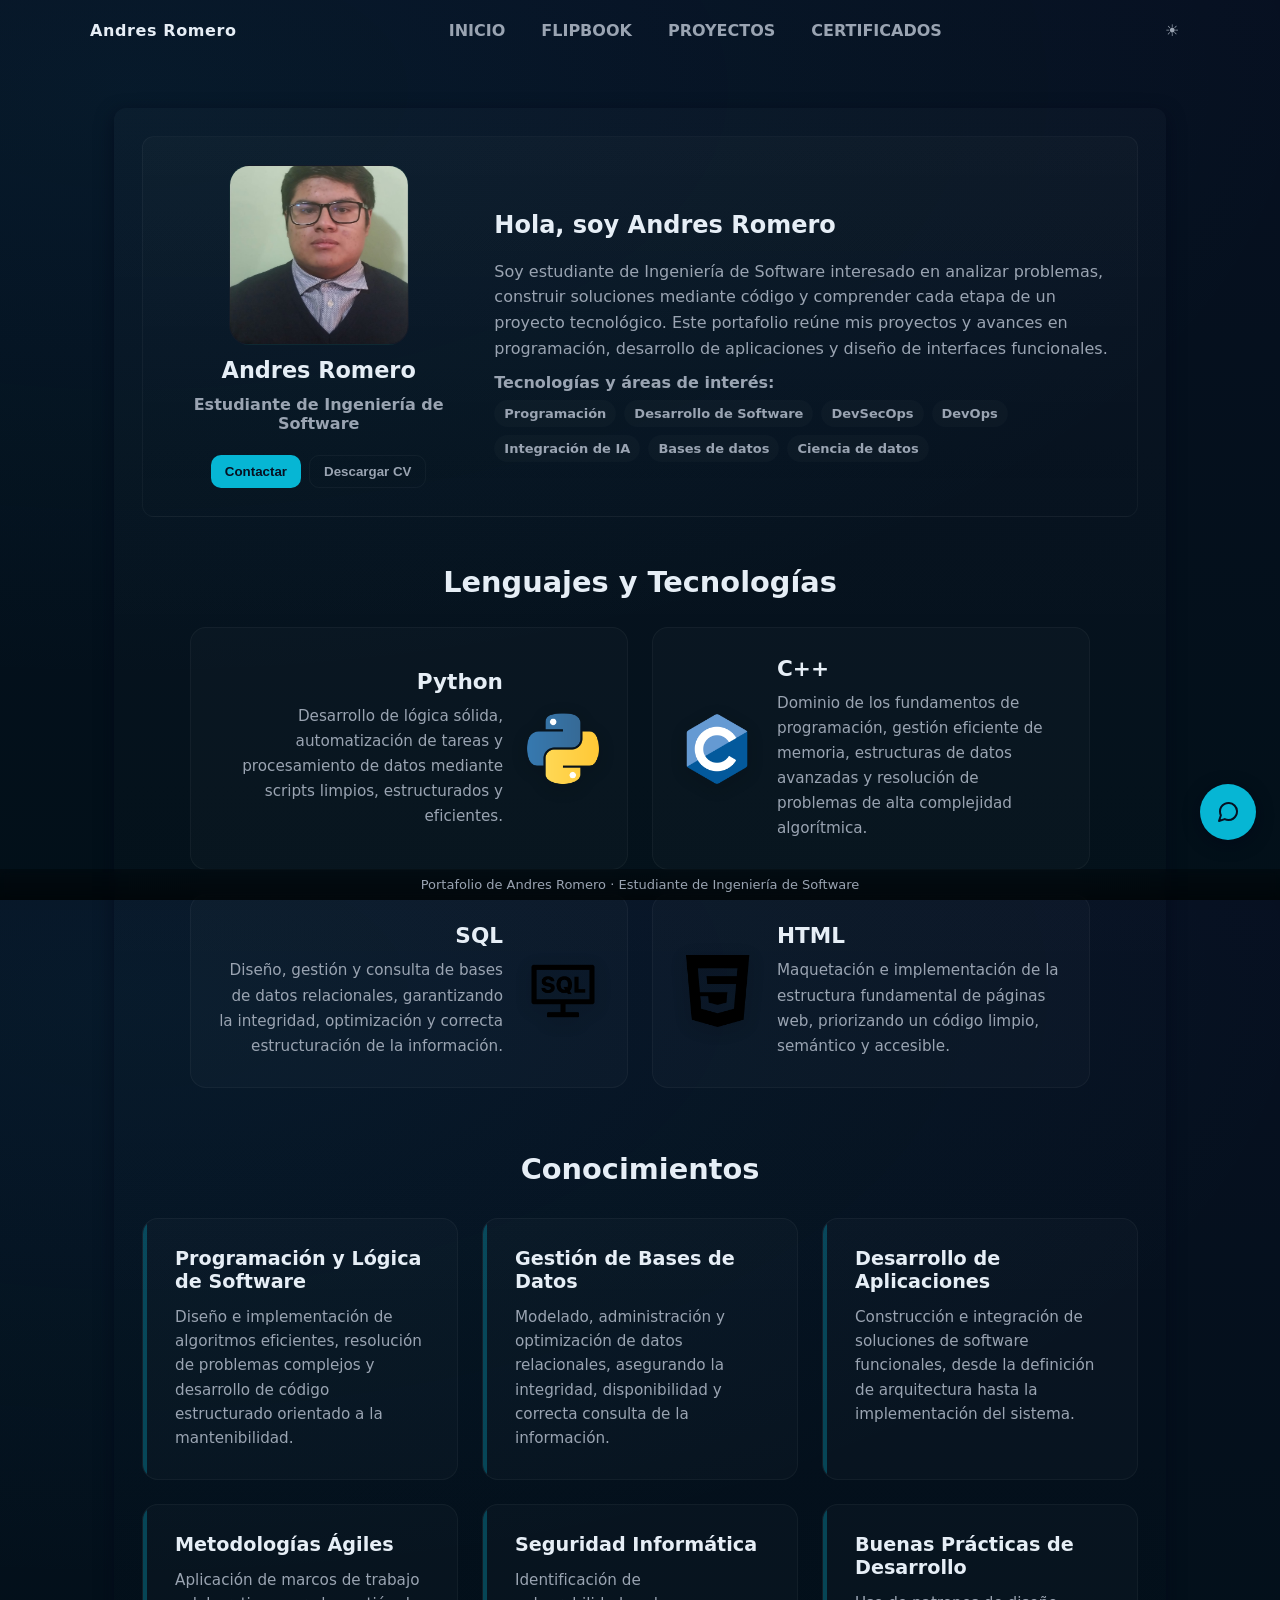
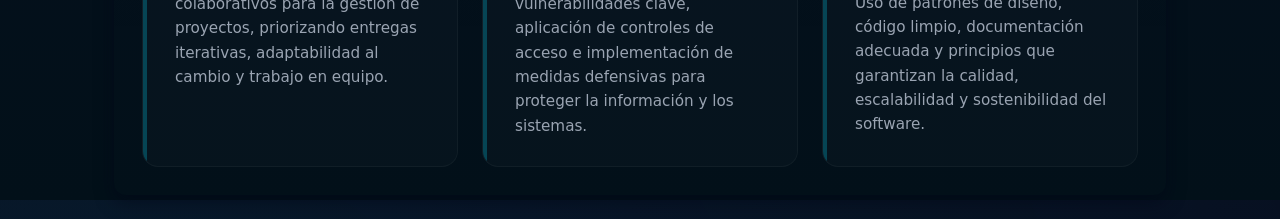
==== commit f7f1872e: "Ajustes de certificados y contactos" ====
--- a/index.html
+++ b/index.html
@@ -12,7 +12,7 @@
   <meta property="og:title" content="Andres Romero | Estudiante de Ingeniería de Software" />
   <meta property="og:description" content="Explora los proyectos de software y aplicaciones web desarrollados por Andres Romero." />
   <meta property="og:image" content="Foto_Perfil.jpg" />
-  <link rel="stylesheet" href="styles.css">
+  <link rel="stylesheet" href="styles.css?v=3">
     <script type="application/ld+json">
     {
       "@context": "https://schema.org",
@@ -20,7 +20,7 @@
       "name": "Andres Romero",
       "jobTitle": "Estudiante de Ingeniería de Software",
       "image": "Foto_Perfil.jpg",
-      "knowsAbout": ["Ingeniería de Software", "Programación", "Lógica computacional", "JavaScript", "Aplicaciones digitales", "Interfaces y usabilidad", "Resolución de problemas"]
+      "knowsAbout": ["Ingeniería de Software", "Programación", "Desarrollo de Software", "DevSecOps", "DevOps", "Integración de IA", "Bases de datos", "Ciencia de datos"]
     }
     </script>
 </head>
@@ -39,10 +39,7 @@
     </ul>
   </nav>
   <div class="socials" aria-hidden="false" id="socialIcons">
-    <!-- íconos visibles en header (solo iconos) -->
-    <a class="icon-btn" href="#" title="GitHub" aria-label="GitHub">G</a>
-    <a class="icon-btn" href="#" title="LinkedIn" aria-label="LinkedIn">in</a>
-    <a class="icon-btn" href="#" title="Twitter" aria-label="Twitter">t</a>
+    <!-- Solo botón de tema en el header -->
     <button class="icon-btn theme-toggle" id="themeToggle" type="button" title="Cambiar a modo claro" aria-label="Cambiar a modo claro">☀</button>
   </div>
 </header>
@@ -74,8 +71,8 @@
       </div>
     </div>
 
-    <div class="languages-section" style="margin-top: 32px;">
-      <h3 style="margin-bottom: 20px; font-size: 1.5rem; color: var(--text);">Lenguajes y Tecnologías</h3>
+    <div class="languages-section" style="margin-top: 48px; max-width: 900px; margin-left: auto; margin-right: auto;">
+      <h3 style="margin-bottom: 28px; font-size: 1.8rem; color: var(--text); text-align: center;">Lenguajes y Tecnologías</h3>
       <div class="languages-grid">
         <div class="language-card">
           <img src="IMG/Lenguajes/python.png" alt="Python" class="language-icon">
@@ -104,6 +101,36 @@
             <h4>HTML</h4>
             <p>Maquetación e implementación de la estructura fundamental de páginas web, priorizando un código limpio, semántico y accesible.</p>
           </div>
+        </div>
+      </div>
+    </div>
+
+    <div class="knowledge-section" style="margin-top: 64px; max-width: 1000px; margin-left: auto; margin-right: auto;">
+      <h3 style="margin-bottom: 32px; font-size: 1.8rem; color: var(--text); text-align: center;">Conocimientos</h3>
+      <div class="knowledge-grid">
+        <div class="knowledge-card">
+          <h4>Programación y Lógica de Software</h4>
+          <p>Diseño e implementación de algoritmos eficientes, resolución de problemas complejos y desarrollo de código estructurado orientado a la mantenibilidad.</p>
+        </div>
+        <div class="knowledge-card">
+          <h4>Gestión de Bases de Datos</h4>
+          <p>Modelado, administración y optimización de datos relacionales, asegurando la integridad, disponibilidad y correcta consulta de la información.</p>
+        </div>
+        <div class="knowledge-card">
+          <h4>Desarrollo de Aplicaciones</h4>
+          <p>Construcción e integración de soluciones de software funcionales, desde la definición de arquitectura hasta la implementación del sistema.</p>
+        </div>
+        <div class="knowledge-card">
+          <h4>Metodologías Ágiles</h4>
+          <p>Aplicación de marcos de trabajo colaborativos para la gestión de proyectos, priorizando entregas iterativas, adaptabilidad al cambio y trabajo en equipo.</p>
+        </div>
+        <div class="knowledge-card">
+          <h4>Seguridad Informática</h4>
+          <p>Identificación de vulnerabilidades clave, aplicación de controles de acceso e implementación de medidas defensivas para proteger la información y los sistemas.</p>
+        </div>
+        <div class="knowledge-card">
+          <h4>Buenas Prácticas de Desarrollo</h4>
+          <p>Uso de patrones de diseño, código limpio, documentación adecuada y principios que garantizan la calidad, escalabilidad y sostenibilidad del software.</p>
         </div>
       </div>
     </div>
@@ -153,16 +180,31 @@
     <div id="certsList" class="grid"></div>
   </section>
 
-  <section id="redes" class="section" aria-labelledby="redes-heading">
-    <h2 id="redes-heading">Redes profesionales</h2>
-    <div style="display:flex;gap:12px;flex-wrap:wrap;margin-top:12px" id="socialList"></div>
-  </section>
 </main>
 
+<div class="fab-container" id="fabContainer">
+  <button class="fab-btn" id="fabToggle" aria-label="Abrir contactos" title="Contactos">
+    <svg width="24" height="24" viewBox="0 0 24 24" fill="none" stroke="currentColor" stroke-width="2" stroke-linecap="round" stroke-linejoin="round">
+      <path d="M21 11.5a8.38 8.38 0 0 1-.9 3.8 8.5 8.5 0 0 1-7.6 4.7 8.38 8.38 0 0 1-3.8-.9L3 21l1.9-5.7a8.38 8.38 0 0 1-.9-3.8 8.5 8.5 0 0 1 4.7-7.6 8.38 8.38 0 0 1 3.8-.9h.5a8.48 8.48 0 0 1 8 8v.5z"></path>
+    </svg>
+  </button>
+  <div class="fab-menu" id="fabMenu" aria-hidden="true">
+    <a href="https://wa.me/593982387088" target="_blank" class="fab-item" aria-label="WhatsApp" title="WhatsApp">
+      <svg width="20" height="20" viewBox="0 0 24 24" fill="none" stroke="currentColor" stroke-width="2" stroke-linecap="round" stroke-linejoin="round"><path d="M22 16.92v3a2 2 0 0 1-2.18 2 19.79 19.79 0 0 1-8.63-3.07 19.5 19.5 0 0 1-6-6 19.79 19.79 0 0 1-3.07-8.67A2 2 0 0 1 4.11 2h3a2 2 0 0 1 2 1.72 12.84 12.84 0 0 0 .7 2.81 2 2 0 0 1-.45 2.11L8.09 9.91a16 16 0 0 0 6 6l1.27-1.27a2 2 0 0 1 2.11-.45 12.84 12.84 0 0 0 2.81.7A2 2 0 0 1 22 16.92z"></path></svg>
+    </a>
+    <a href="https://github.com/NYAALPHA" target="_blank" class="fab-item" aria-label="GitHub" title="GitHub">
+      <svg width="20" height="20" viewBox="0 0 24 24" fill="none" stroke="currentColor" stroke-width="2" stroke-linecap="round" stroke-linejoin="round"><path d="M9 19c-5 1.5-5-2.5-7-3m14 6v-3.87a3.37 3.37 0 0 0-.94-2.61c3.14-.35 6.44-1.54 6.44-7A5.44 5.44 0 0 0 20 4.77 5.07 5.07 0 0 0 19.91 1S18.73.65 16 2.48a13.38 13.38 0 0 0-7 0C6.27.65 5.09 1 5.09 1A5.07 5.07 0 0 0 5 4.77a5.44 5.44 0 0 0-1.5 3.78c0 5.42 3.3 6.61 6.44 7A3.37 3.37 0 0 0 9 18.13V22"></path></svg>
+    </a>
+    <a href="https://www.linkedin.com/in/andrés-alejandro-romero-solano-bbb806284" target="_blank" class="fab-item" aria-label="LinkedIn" title="LinkedIn">
+      <svg width="20" height="20" viewBox="0 0 24 24" fill="none" stroke="currentColor" stroke-width="2" stroke-linecap="round" stroke-linejoin="round"><path d="M16 8a6 6 0 0 1 6 6v7h-4v-7a2 2 0 0 0-2-2 2 2 0 0 0-2 2v7h-4v-7a6 6 0 0 1 6-6z"></path><rect x="2" y="9" width="4" height="12"></rect><circle cx="4" cy="4" r="2"></circle></svg>
+    </a>
+  </div>
+</div>
+
 <footer class="footer" role="contentinfo">Portafolio de Andres Romero · Estudiante de Ingeniería de Software</footer>
 
 <div class="theme-transition" id="themeTransition" aria-hidden="true"></div>
 
-<script src="script.js" defer></script>
+<script src="script.js?v=3" defer></script>
 </body>
 </html>
--- a/styles.css
+++ b/styles.css
@@ -81,12 +81,136 @@
 .project-list-image{width:150px;height:100px;object-fit:cover;border-radius:8px}
 .project-list-content h3{margin:0 0 6px}
 .project-list-content p{margin:0 0 10px;color:var(--muted);line-height:1.5}
+
+.languages-grid{display:grid;grid-template-columns:repeat(auto-fit,minmax(360px,1fr));gap:24px}
+.language-card{display:flex;align-items:center;gap:24px;padding:28px;background:var(--surface);border:1px solid var(--border);border-radius:16px;transition:transform 250ms ease, box-shadow 250ms ease, border-color 250ms ease}
+.language-card:nth-child(odd){flex-direction:row-reverse;text-align:right}
+.language-card:hover{transform:translateY(-4px);box-shadow:0 12px 24px var(--shadow);border-color:var(--accent)}
+.language-icon{width:72px;height:72px;object-fit:contain;flex-shrink:0;filter:drop-shadow(0 4px 8px rgba(0,0,0,0.15))}
+.language-info h4{margin:0 0 10px 0;font-size:1.35rem;color:var(--text)}
+.language-info p{margin:0;font-size:0.95rem;line-height:1.65;color:var(--muted)}
+
+.knowledge-grid{display:grid;grid-template-columns:repeat(auto-fit,minmax(300px,1fr));gap:24px}
+.knowledge-card{padding:28px 28px 28px 32px;background:var(--surface);border:1px solid var(--border);border-radius:16px;transition:transform 250ms ease, box-shadow 250ms ease, border-color 250ms ease;position:relative;overflow:hidden}
+.knowledge-card::before{content:"";position:absolute;top:0;left:0;width:4px;height:100%;background:var(--accent);opacity:0.3;transition:opacity 250ms ease}
+.knowledge-card:hover{transform:translateY(-4px);box-shadow:0 12px 24px var(--shadow);border-color:var(--accent)}
+.knowledge-card:hover::before{opacity:1}
+.knowledge-card h4{margin:0 0 12px 0;font-size:1.2rem;color:var(--text)}
+.knowledge-card p{margin:0;font-size:0.95rem;line-height:1.6;color:var(--muted)}
+
 .project-tags{display:flex;flex-wrap:wrap;gap:6px;margin:0 0 12px}
 .project-tags span{padding:4px 8px;border:1px solid rgba(126,231,237,.35);border-radius:999px;color:var(--accent);font-size:11px;font-weight:700}
 .project-list-content a{color:var(--accent);font-weight:700}
 .card-small h4{margin:0 0 8px}
 .card-small p{margin:0 0 8px;color:var(--muted);line-height:1.5}
 .card-small a{color:var(--accent);font-weight:700}
+
+.certs-grid {
+  display: grid;
+  grid-template-columns: repeat(2, 1fr);
+  gap: 20px;
+  margin-top: 24px;
+}
+@media (max-width: 600px) {
+  .certs-grid {
+    grid-template-columns: 1fr;
+  }
+}
+.cert-card {
+  display: flex;
+  flex-direction: column;
+  background: var(--surface);
+  border: 1px solid var(--border);
+  border-radius: 14px;
+  overflow: hidden;
+  transition: transform 250ms ease, box-shadow 250ms ease, border-color 250ms ease;
+  position: relative;
+}
+.cert-card:hover {
+  transform: translateY(-5px);
+  box-shadow: 0 14px 28px var(--shadow);
+  border-color: var(--accent);
+}
+.cert-preview {
+  height: 160px;
+  background: rgba(0, 0, 0, 0.15);
+  display: flex;
+  align-items: center;
+  justify-content: center;
+  overflow: hidden;
+  position: relative;
+  border-bottom: 1px solid var(--border);
+}
+:root[data-theme="light"] .cert-preview {
+  background: rgba(0, 0, 0, 0.04);
+}
+.cert-preview img {
+  width: 100%;
+  height: 100%;
+  object-fit: cover;
+  transition: transform 350ms ease;
+}
+.cert-card:hover .cert-preview img {
+  transform: scale(1.06);
+}
+.pdf-preview {
+  background: linear-gradient(135deg, var(--surface), transparent);
+}
+.cert-preview .pdf-icon {
+  width: 56px;
+  height: 56px;
+  color: var(--accent);
+  opacity: 0.85;
+  transition: transform 350ms ease;
+}
+.cert-card:hover .cert-preview .pdf-icon {
+  transform: scale(1.1);
+}
+.cert-content {
+  padding: 18px;
+  display: flex;
+  flex-direction: column;
+  flex-grow: 1;
+}
+.cert-title {
+  margin: 0 0 12px 0;
+  font-size: 1.15rem;
+  font-weight: 700;
+  color: var(--text);
+  line-height: 1.35;
+}
+.cert-footer {
+  margin-top: auto;
+  display: flex;
+  justify-content: space-between;
+  align-items: center;
+  padding-top: 14px;
+  border-top: 1px solid var(--border);
+}
+.cert-issuer {
+  font-size: 0.85rem;
+  color: var(--muted);
+  font-weight: 600;
+  text-transform: uppercase;
+  letter-spacing: 0.04em;
+}
+.cert-download {
+  display: inline-flex;
+  align-items: center;
+  justify-content: center;
+  width: 36px;
+  height: 36px;
+  border-radius: 8px;
+  background: var(--glass);
+  color: var(--text);
+  text-decoration: none;
+  transition: background 180ms ease, color 180ms ease, transform 180ms ease;
+}
+.cert-download:hover {
+  background: var(--accent);
+  color: #071021;
+  transform: scale(1.05);
+}
 .footer{position:fixed;left:0;right:0;bottom:0;padding:8px 12px;background:linear-gradient(180deg, rgba(0,0,0,0.3), rgba(0,0,0,0.6));backdrop-filter:blur(6px);display:flex;justify-content:center;color:var(--muted);font-size:13px}
 .hamburger{display:none;background:transparent;border:1px solid var(--border);padding:8px;border-radius:8px;color:var(--muted)}
 .theme-toggle{font-size:1rem;cursor:pointer}
@@ -170,4 +294,68 @@
 @media (prefers-reduced-motion:reduce){
   .book-page{transition:none}
   .projects-track{transition:none}
+}
+
+.fab-container {
+  position: fixed;
+  bottom: 60px;
+  right: 24px;
+  z-index: 1000;
+  display: flex;
+  flex-direction: column-reverse;
+  align-items: center;
+  gap: 12px;
+}
+.fab-btn {
+  width: 56px;
+  height: 56px;
+  border-radius: 50%;
+  background: var(--accent);
+  color: #071021;
+  border: none;
+  cursor: pointer;
+  box-shadow: 0 4px 16px var(--shadow);
+  display: flex;
+  justify-content: center;
+  align-items: center;
+  transition: transform 250ms cubic-bezier(0.34, 1.56, 0.64, 1), box-shadow 250ms ease;
+}
+.fab-btn:hover {
+  transform: scale(1.1);
+  box-shadow: 0 6px 20px var(--shadow);
+}
+.fab-menu {
+  display: flex;
+  flex-direction: column;
+  gap: 12px;
+  opacity: 0;
+  transform: translateY(20px) scale(0.8);
+  pointer-events: none;
+  transition: opacity 300ms cubic-bezier(0.22, 1, 0.36, 1), transform 300ms cubic-bezier(0.22, 1, 0.36, 1);
+  transform-origin: bottom center;
+}
+.fab-menu.is-active {
+  opacity: 1;
+  transform: translateY(0) scale(1);
+  pointer-events: auto;
+}
+.fab-item {
+  width: 46px;
+  height: 46px;
+  border-radius: 50%;
+  background: var(--card);
+  color: var(--text);
+  border: 1px solid var(--border);
+  box-shadow: 0 4px 12px var(--shadow);
+  display: flex;
+  justify-content: center;
+  align-items: center;
+  text-decoration: none;
+  transition: transform 200ms ease, color 200ms ease, background 200ms ease, border-color 200ms ease;
+}
+.fab-item:hover {
+  transform: scale(1.15);
+  color: var(--accent);
+  background: var(--surface);
+  border-color: var(--accent);
 }
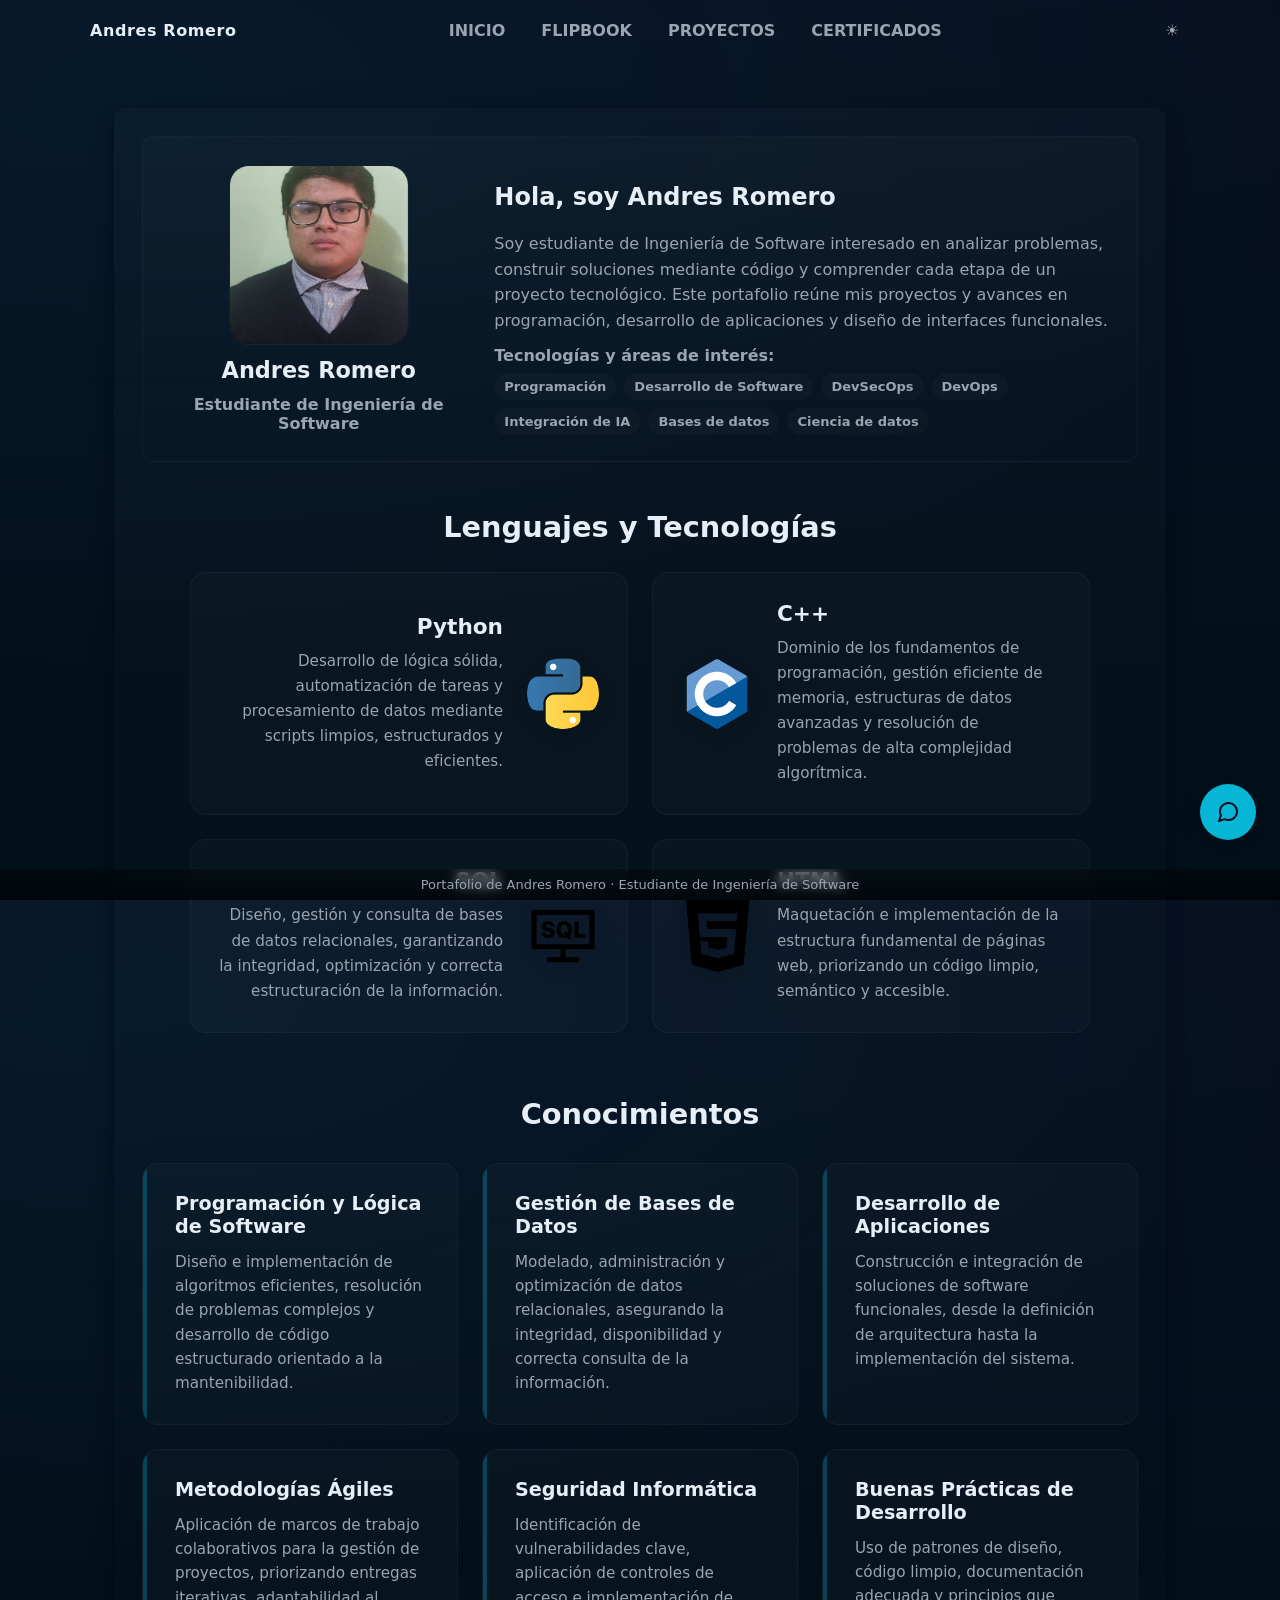
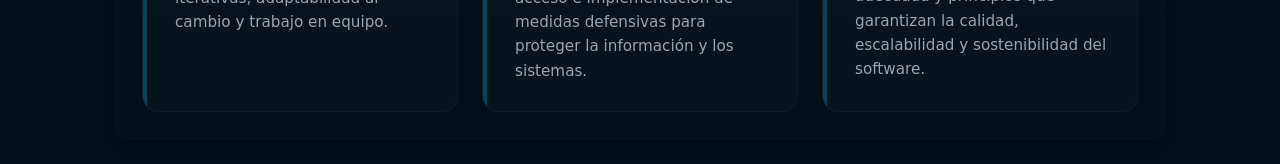
==== commit 35f32329: "Ajustes responsive" ====
--- a/index.html
+++ b/index.html
@@ -12,7 +12,7 @@
   <meta property="og:title" content="Andres Romero | Estudiante de Ingeniería de Software" />
   <meta property="og:description" content="Explora los proyectos de software y aplicaciones web desarrollados por Andres Romero." />
   <meta property="og:image" content="Foto_Perfil.jpg" />
-  <link rel="stylesheet" href="styles.css?v=3">
+  <link rel="stylesheet" href="styles.css?v=4">
     <script type="application/ld+json">
     {
       "@context": "https://schema.org",
@@ -43,6 +43,7 @@
     <button class="icon-btn theme-toggle" id="themeToggle" type="button" title="Cambiar a modo claro" aria-label="Cambiar a modo claro">☀</button>
   </div>
 </header>
+<button class="nav-close" id="navClose" aria-label="Cerrar menú">✕</button>
 
 <main class="container main" id="app" role="main">
   <section id="inicio" class="section active slide-in" aria-labelledby="inicio-heading">
@@ -56,10 +57,6 @@
         </div>
         <div class="name" id="profileName"></div>
         <div class="role" id="profileRole"></div>
-        <div class="actions">
-          <button class="btn primary" id="contactBtn">Contactar</button>
-          <button class="btn ghost" id="downloadCv">Descargar CV</button>
-        </div>
       </div>
       <div class="profile-right">
         <h1 id="inicio-heading">Hola, soy <span id="introName"></span></h1>
@@ -198,6 +195,9 @@
     <a href="https://www.linkedin.com/in/andrés-alejandro-romero-solano-bbb806284" target="_blank" class="fab-item" aria-label="LinkedIn" title="LinkedIn">
       <svg width="20" height="20" viewBox="0 0 24 24" fill="none" stroke="currentColor" stroke-width="2" stroke-linecap="round" stroke-linejoin="round"><path d="M16 8a6 6 0 0 1 6 6v7h-4v-7a2 2 0 0 0-2-2 2 2 0 0 0-2 2v7h-4v-7a6 6 0 0 1 6-6z"></path><rect x="2" y="9" width="4" height="12"></rect><circle cx="4" cy="4" r="2"></circle></svg>
     </a>
+    <a href="mailto:andromerosol@hotmail.com" class="fab-item" aria-label="Correo electrónico" title="Correo electrónico">
+      <svg width="20" height="20" viewBox="0 0 24 24" fill="none" stroke="currentColor" stroke-width="2" stroke-linecap="round" stroke-linejoin="round"><rect x="2" y="4" width="20" height="16" rx="2"></rect><path d="m22 7-8.97 5.7a1.94 1.94 0 0 1-2.06 0L2 7"></path></svg>
+    </a>
   </div>
 </div>
 
@@ -205,6 +205,6 @@
 
 <div class="theme-transition" id="themeTransition" aria-hidden="true"></div>
 
-<script src="script.js?v=3" defer></script>
+<script src="script.js?v=4" defer></script>
 </body>
 </html>
--- a/styles.css
+++ b/styles.css
@@ -11,8 +11,10 @@
   --surface:rgba(255,255,255,0.68); --shadow:rgba(44,62,80,0.16);
   color-scheme: light;
 }
-*{box-sizing:border-box}
+*{box-sizing:border-box;-webkit-tap-highlight-color:transparent}
+html{scroll-behavior:smooth}
 html,body{height:100%;margin:0;font-family:Inter, ui-sans-serif, system-ui, -apple-system, "Segoe UI", Roboto, "Helvetica Neue", Arial}
+a,button{touch-action:manipulation}
 body{background:
  radial-gradient(1200px 600px at 10% 10%, rgba(6,182,212,0.06), transparent),
  linear-gradient(180deg,var(--page-start) 0%, var(--page-end) 100%);
@@ -230,13 +232,57 @@
   body.theme-changing main{animation-duration:1ms}
   .avatar-flipper{animation:none}
 }
+/* ── Mobile nav overlay ── */
+#navList.mobile-open {
+  display: flex!important;
+  flex-direction: column;
+  position: fixed;
+  top: 0; left: 0; right: 0; bottom: 0;
+  z-index: 9999;
+  background: rgba(7,16,33,0.92);
+  backdrop-filter: blur(12px);
+  -webkit-backdrop-filter: blur(12px);
+  justify-content: center;
+  align-items: center;
+  gap: 24px;
+  padding: 24px;
+  margin: 0;
+  animation: fadeIn 250ms ease both;
+}
+:root[data-theme="light"] #navList.mobile-open {
+  background: rgba(244,247,251,0.95);
+}
+#navList.mobile-open li { list-style: none; }
+#navList.mobile-open a { font-size: 1.3rem; padding: 14px 28px; }
+.nav-close {
+  display: none;
+  position: fixed;
+  top: 18px; right: 18px;
+  z-index: 10000;
+  width: 44px; height: 44px;
+  border-radius: 50%;
+  border: 1px solid var(--border);
+  background: var(--surface);
+  color: var(--text);
+  font-size: 1.4rem;
+  cursor: pointer;
+  place-items: center;
+}
+.nav-close.is-visible { display: inline-grid; }
+
 @media (max-width:880px){
   .hero{grid-template-columns:1fr;gap:16px}
   nav ul{display:none}
   .hamburger{display:inline-flex}
   .header{gap:8px}
   .container{padding:16px}
-}
+  .profile-right h1{font-size:1.5rem}
+  .languages-grid{grid-template-columns:1fr}
+  .language-card,.language-card:nth-child(odd){flex-direction:column;text-align:center}
+  .language-icon{width:56px;height:56px}
+  .knowledge-grid{grid-template-columns:repeat(auto-fit,minmax(240px,1fr))}
+}
+
 .slide-in{animation:fadeIn 300ms ease both}
 @keyframes fadeIn{from{opacity:0;transform:translateY(6px)}to{opacity:1;transform:none}}
 
@@ -244,7 +290,7 @@
 .eyebrow{display:inline-block;color:var(--accent);font-size:11px;letter-spacing:0.24em;text-transform:uppercase;font-weight:700;margin-bottom:8px}
 .flipbook-header h3{margin:0;color:var(--text);font-size:clamp(1.8rem,2vw,2.4rem)}
 .flipbook-controls{display:flex;gap:10px;flex-wrap:wrap}
-.book-nav{padding:10px 16px;border-radius:999px;border:1px solid var(--border);background:rgba(255,255,255,0.02);color:var(--muted);font-weight:700;cursor:pointer;transition:all 180ms ease}
+.book-nav{padding:10px 16px;border-radius:999px;border:1px solid var(--border);background:rgba(255,255,255,0.02);color:var(--muted);font-weight:700;cursor:pointer;transition:all 180ms ease;-webkit-tap-highlight-color:transparent}
 .book-nav.primary{background:linear-gradient(135deg,var(--accent),#5eead4);color:#041722;border-color:transparent}
 .book-nav:hover{transform:translateY(-1px);box-shadow:0 12px 25px rgba(6,182,212,0.18)}
 .editorial-book{position:relative;width:min(100%,980px);height:560px;margin:0 auto;border-radius:28px;padding:22px 18px;background:linear-gradient(180deg,rgba(255,255,255,0.08),rgba(255,255,255,0.03));border:1px solid rgba(255,255,255,0.12);box-shadow:0 35px 65px rgba(15,23,42,0.22), inset 0 1px 0 rgba(255,255,255,0.2);overflow:hidden;touch-action:pan-y;user-select:none;perspective:1800px}
@@ -271,24 +317,87 @@
 .page-footer span{color:rgba(15,23,42,0.64);font-size:0.78rem;font-weight:600}
 .page-right.is-dragging,.page-left.is-dragging{transition:none}
 .page-right.is-turning{pointer-events:none}
+
+/* ── Tablet breakpoint ── */
 @media (max-width:820px){
   .flipbook-header{flex-direction:column;align-items:flex-start}
-  .editorial-book{height:500px;padding:18px 10px}
+  .editorial-book{height:480px;padding:18px 10px}
   .book-page{width:45%;padding:18px 18px 16px}
   .page-left{left:5%}
   .page-right{right:5%}
-}
+  .section{padding:20px}
+}
+
+/* ── Mobile breakpoint ── */
 @media (max-width:560px){
+  .container{padding:12px}
+  .section{padding:16px;border-radius:10px}
+  h2{font-size:1.3rem}
+
+  /* Hero */
+  .hero{gap:12px}
+  .avatar{width:120px;height:120px;border-radius:14px}
+  .name{font-size:1.15rem}
+  .role{font-size:0.85rem}
+  .actions{flex-wrap:wrap;justify-content:center}
+  .btn{padding:10px 16px;font-size:0.9rem;min-height:44px}
+  .profile-right h1{font-size:1.25rem}
+  .profile-right p{font-size:0.9rem}
+
+  /* Languages */
+  .languages-section{margin-top:32px!important}
+  .languages-section h3{font-size:1.4rem!important;margin-bottom:20px!important}
+  .language-card{padding:20px;gap:16px}
+  .language-icon{width:48px;height:48px}
+  .language-info h4{font-size:1.1rem}
+  .language-info p{font-size:0.85rem}
+
+  /* Knowledge */
+  .knowledge-section{margin-top:40px!important}
+  .knowledge-section h3{font-size:1.4rem!important;margin-bottom:20px!important}
+  .knowledge-grid{grid-template-columns:1fr;gap:16px}
+  .knowledge-card{padding:20px 20px 20px 24px}
+  .knowledge-card h4{font-size:1.05rem}
+  .knowledge-card p{font-size:0.85rem}
+
+  /* Projects */
   .project-tools{align-items:flex-start;flex-direction:column;gap:10px}
-  .projects-carousel{padding:0 34px}
-  .project-slide{min-height:300px}
+  .project-filters{gap:6px}
+  .project-filter{padding:6px 10px;font-size:12px;min-height:38px}
+  .projects-carousel{padding:0 28px}
+  .project-slide{min-height:260px}
+  .carousel-control{width:28px;height:28px;font-size:0.9rem}
+  .project-content{left:14px;right:14px;bottom:14px}
+  .project-content h4{font-size:1.05rem}
+  .project-content p{font-size:0.85rem;margin-bottom:8px;display:-webkit-box;-webkit-line-clamp:3;-webkit-box-orient:vertical;overflow:hidden}
   .project-list-item{grid-template-columns:1fr}
   .project-list-image{width:100%;height:150px}
-  .editorial-book{height:440px;padding:14px 8px}
-  .book-page{width:46%;padding:16px 16px 14px}
-  .page-body p{font-size:0.88rem}
-  .page-tags{gap:6px}
-  .page-tags span{padding:5px 8px;font-size:11px}
+
+  /* Flipbook */
+  .editorial-book{height:380px;padding:12px 6px;border-radius:18px}
+  .book-spine{width:12px}
+  .book-page{width:46%;padding:12px 12px 10px;border-radius:12px}
+  .page-body h4{font-size:clamp(1rem,4vw,1.4rem)}
+  .page-body p{font-size:0.78rem;line-height:1.45}
+  .page-tags{gap:4px}
+  .page-tags span{padding:4px 7px;font-size:10px}
+  .page-kicker{font-size:9px;letter-spacing:0.15em}
+  .page-footer strong{font-size:0.75rem}
+  .page-footer span{font-size:0.65rem}
+
+  /* Certificates */
+  .cert-preview{height:120px}
+  .cert-content{padding:14px}
+  .cert-title{font-size:1rem}
+  .cert-download{width:42px;height:42px;min-width:42px}
+
+  /* Footer */
+  .footer{font-size:11px;padding:6px 10px}
+
+  /* FAB */
+  .fab-container{bottom:52px;right:16px}
+  .fab-btn{width:50px;height:50px}
+  .fab-item{width:42px;height:42px}
 }
 
 @media (prefers-reduced-motion:reduce){
